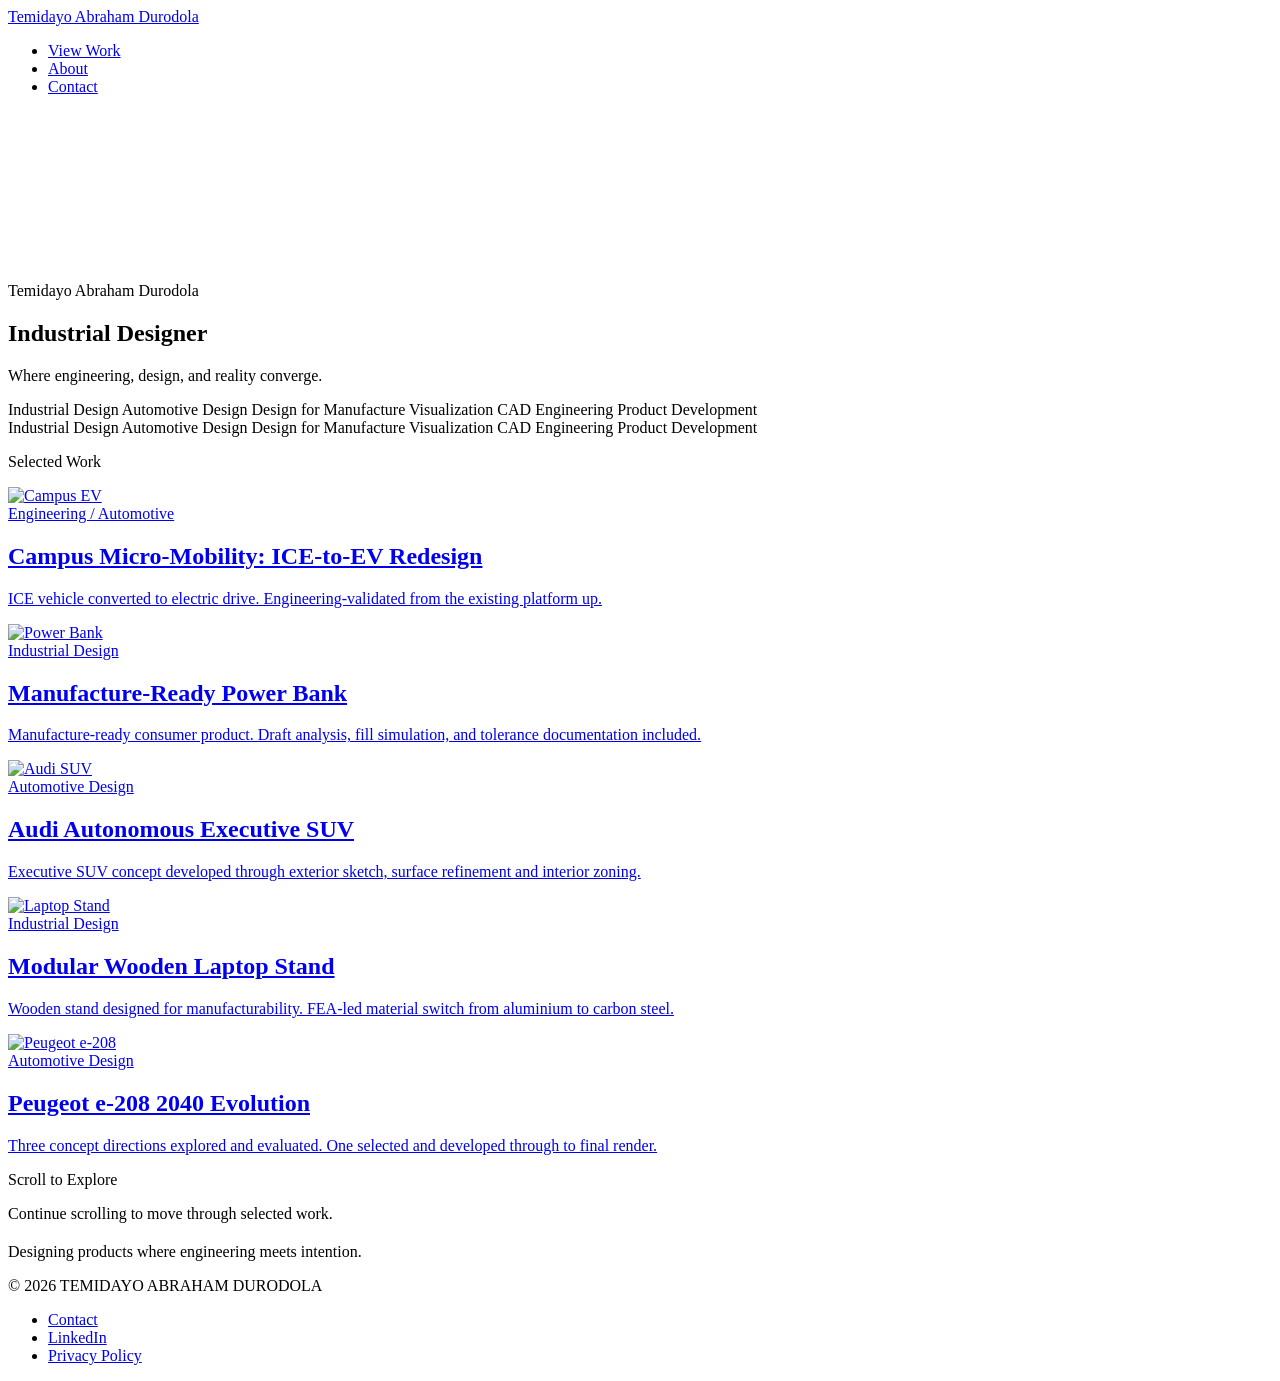
==== index.html @ e12019ab "Add files via upload industrial design website code" ====
<!DOCTYPE html>
<html lang="en">

<head>

<meta charset="UTF-8">

<meta name="viewport" content="width=device-width, initial-scale=1.0">

<title>Temidayo Abraham Durodola | Industrial Designer & Automotive Engineer</title>

<meta
name="description"
content="Industrial designer and automotive engineer working Where engineering, design, and reality converge."
>

<link rel="preconnect" href="https://fonts.googleapis.com">

<link rel="preconnect" href="https://fonts.gstatic.com" crossorigin>

<link href="https://fonts.googleapis.com/css2?family=Space+Grotesk:wght@500;600;700&family=Inter:wght@300;400;500&family=Space+Mono:wght@400&display=swap" rel="stylesheet">

<link rel="stylesheet" href="assets/css/main.css">

</head>

<body>

<!-- ==========================================================
NAVIGATION
=========================================================== -->

<nav class="nav">

<div class="nav__inner">

<a
href="index.html"
class="nav__brand"
aria-label="Home"
>

Temidayo Abraham Durodola

</a>

<ul class="nav__links">

<li>

<a
href="#projects"
class="nav__link"
>

View Work

</a>

</li>

<li>

<a
href="about.html"
class="nav__link"
>

About

</a>

</li>

<li>

<a
href="about.html#contact"
class="nav__link"
>

Contact

</a>

</li>

</ul>

</div>

</nav>

<!-- ==========================================================
HERO
=========================================================== -->

<section class="hero">

    <video
        class="hero__video"
        autoplay
        muted
        loop
        playsinline
        preload="auto"
        poster="assets/images/hero-poster.jpg">

        <source
            src="assets/video/blender-showreel.webm"
            type="video/webm">

        <source
            src="assets/video/blender-showreel.mp4"
            type="video/mp4">

    </video>

    <div class="hero__overlay"></div>

<div class="hero__inner">

    <div class="hero__content">

        <p class="hero__eyebrow">

            Temidayo Abraham Durodola

        </p>

        <h1 class="hero__headline">

            Industrial

            <span>Designer</span>

        </h1>

        <p class="hero__sub">

            Where engineering, design, and reality converge.

        </p>

    </div>

</div>

</section>

<!-- ==========================================================
MARQUEE
=========================================================== -->

<section class="marquee">

    <div class="marquee__fade marquee__fade--left"></div>

    <div class="marquee__fade marquee__fade--right"></div>

    <div class="marquee__track">

        <div class="marquee__group">

            <span class="marquee__item">Industrial Design</span>
            <span class="marquee__dot"></span>

            <span class="marquee__item">Automotive Design</span>
            <span class="marquee__dot"></span>

            <span class="marquee__item">Design for Manufacture</span>
            <span class="marquee__dot"></span>

            <span class="marquee__item">Visualization</span>
            <span class="marquee__dot"></span>

            <span class="marquee__item">CAD</span>
            <span class="marquee__dot"></span>

            <span class="marquee__item">Engineering</span>
            <span class="marquee__dot"></span>

            <span class="marquee__item">Product Development</span>
            <span class="marquee__dot"></span>

        </div>

        <div class="marquee__group" aria-hidden="true">

            <span class="marquee__item">Industrial Design</span>
            <span class="marquee__dot"></span>

            <span class="marquee__item">Automotive Design</span>
            <span class="marquee__dot"></span>

            <span class="marquee__item">Design for Manufacture</span>
            <span class="marquee__dot"></span>

            <span class="marquee__item">Visualization</span>
            <span class="marquee__dot"></span>

            <span class="marquee__item">CAD</span>
            <span class="marquee__dot"></span>

            <span class="marquee__item">Engineering</span>
            <span class="marquee__dot"></span>

            <span class="marquee__item">Product Development</span>
            <span class="marquee__dot"></span>

        </div>

    </div>

</section>

<!-- ==========================================================
PROJECTS
=========================================================== -->

<section class="projects" id="projects">

    <div class="container">

        <p class="projects__eyebrow">
            Selected Work
        </p>

       <div class="stack">

    <!-- ==========================================================
    1. CAMPUS EV
    =========================================================== -->

    <article class="stack__card stack__card--active">

        <a href="projects/campus-ev.html">

            <img
                src="assets/images/campus-ev/hero.jpg"
                alt="Campus EV"
                loading="lazy">

            <div class="stack__content">

                <span class="stack__category">
                    Engineering / Automotive
                </span>

                <h2>
                    Campus Micro-Mobility: ICE-to-EV Redesign
                </h2>

                <p>
                    ICE vehicle converted to electric drive. Engineering-validated from the existing platform up.
                </p>

            </div>

        </a>

    </article>

    <!-- ==========================================================
    2. POWERBANK
    =========================================================== -->

    <article class="stack__card">

        <a href="projects/powerbank.html">

            <img
                src="assets/images/powerbank/hero.jpg"
                alt="Power Bank"
                loading="lazy">

            <div class="stack__content">

                <span class="stack__category">
                    Industrial Design
                </span>

                <h2>
                    Manufacture-Ready Power Bank
                </h2>

                <p>
                    Manufacture-ready consumer product. Draft analysis, fill simulation, and tolerance documentation included.
                </p>

            </div>

        </a>

    </article>

    <!-- ==========================================================
    3. AUDI SUV
    =========================================================== -->

    <article class="stack__card">

        <a href="projects/audi-suv.html">

            <img
                src="assets/images/audi-suv/hero.jpg"
                alt="Audi SUV"
                loading="lazy">

            <div class="stack__content">

                <span class="stack__category">
                    Automotive Design
                </span>

                <h2>
                    Audi Autonomous Executive SUV
                </h2>

                <p>
                    Executive SUV concept developed through exterior sketch, surface refinement and interior zoning.
                </p>

            </div>

        </a>

    </article>

    <!-- ==========================================================
    4. LAPTOP STAND
    =========================================================== -->

    <article class="stack__card">

        <a href="projects/laptop-stand.html">

            <img
                src="assets/images/laptop-stand/hero.jpg"
                alt="Laptop Stand"
                loading="lazy">

            <div class="stack__content">

                <span class="stack__category">
                    Industrial Design
                </span>

                <h2>
                    Modular Wooden Laptop Stand
                </h2>

                <p>
                    Wooden stand designed for manufacturability. FEA-led material switch from aluminium to carbon steel.
                </p>

            </div>

        </a>

    </article>

    <!-- ==========================================================
    5. PEUGEOT
    =========================================================== -->

    <article class="stack__card">

        <a href="projects/peugeot-e208.html">

            <img
                src="assets/images/peugeot-e208/hero.jpg"
                alt="Peugeot e-208"
                loading="lazy">

            <div class="stack__content">

                <span class="stack__category">
                    Automotive Design
                </span>

                <h2>
                    Peugeot e-208 2040 Evolution
                </h2>

                <p>
                    Three concept directions explored and evaluated. One selected and developed through to final render.
                </p>

            </div>

        </a>

    </article>

</div>

        <div class="stack-preview" aria-live="polite">

            <div class="stack-preview__idle">
                <span class="stack-preview__idle-label">Scroll to Explore</span>
                <p class="stack-preview__idle-copy">Continue scrolling to move through selected work.</p>
            </div>

            <div class="stack-preview__details">
                <span class="stack-preview__category"></span>
                <h2 class="stack-preview__title"></h2>
                <p class="stack-preview__copy"></p>
            </div>

        </div>

    </div>

</section>

<!-- ==========================================================
FOOTER
=========================================================== -->

<footer
id="contact"
class="footer">

<div class="footer__inner">

<p class="footer__tagline">

Designing products where engineering meets intention.

</p>

<div class="footer__bottom">

<p class="footer__copyright">

© 2026 TEMIDAYO ABRAHAM DURODOLA

</p>

<ul class="footer__nav">

<li>

<a
href="mailto:hello@yourdomain.com"
class="footer__link">

Contact

</a>

</li>

<li>

<a
href="https://www.linkedin.com/"
target="_blank"
rel="noopener"
class="footer__link">

LinkedIn

</a>

</li>

<li>

<a
href="privacy.html"
class="footer__link">

Privacy Policy

</a>

</li>

</ul>

</div>

</div>

</footer>

<script src="assets/js/main.js"></script>

</body>

</html>
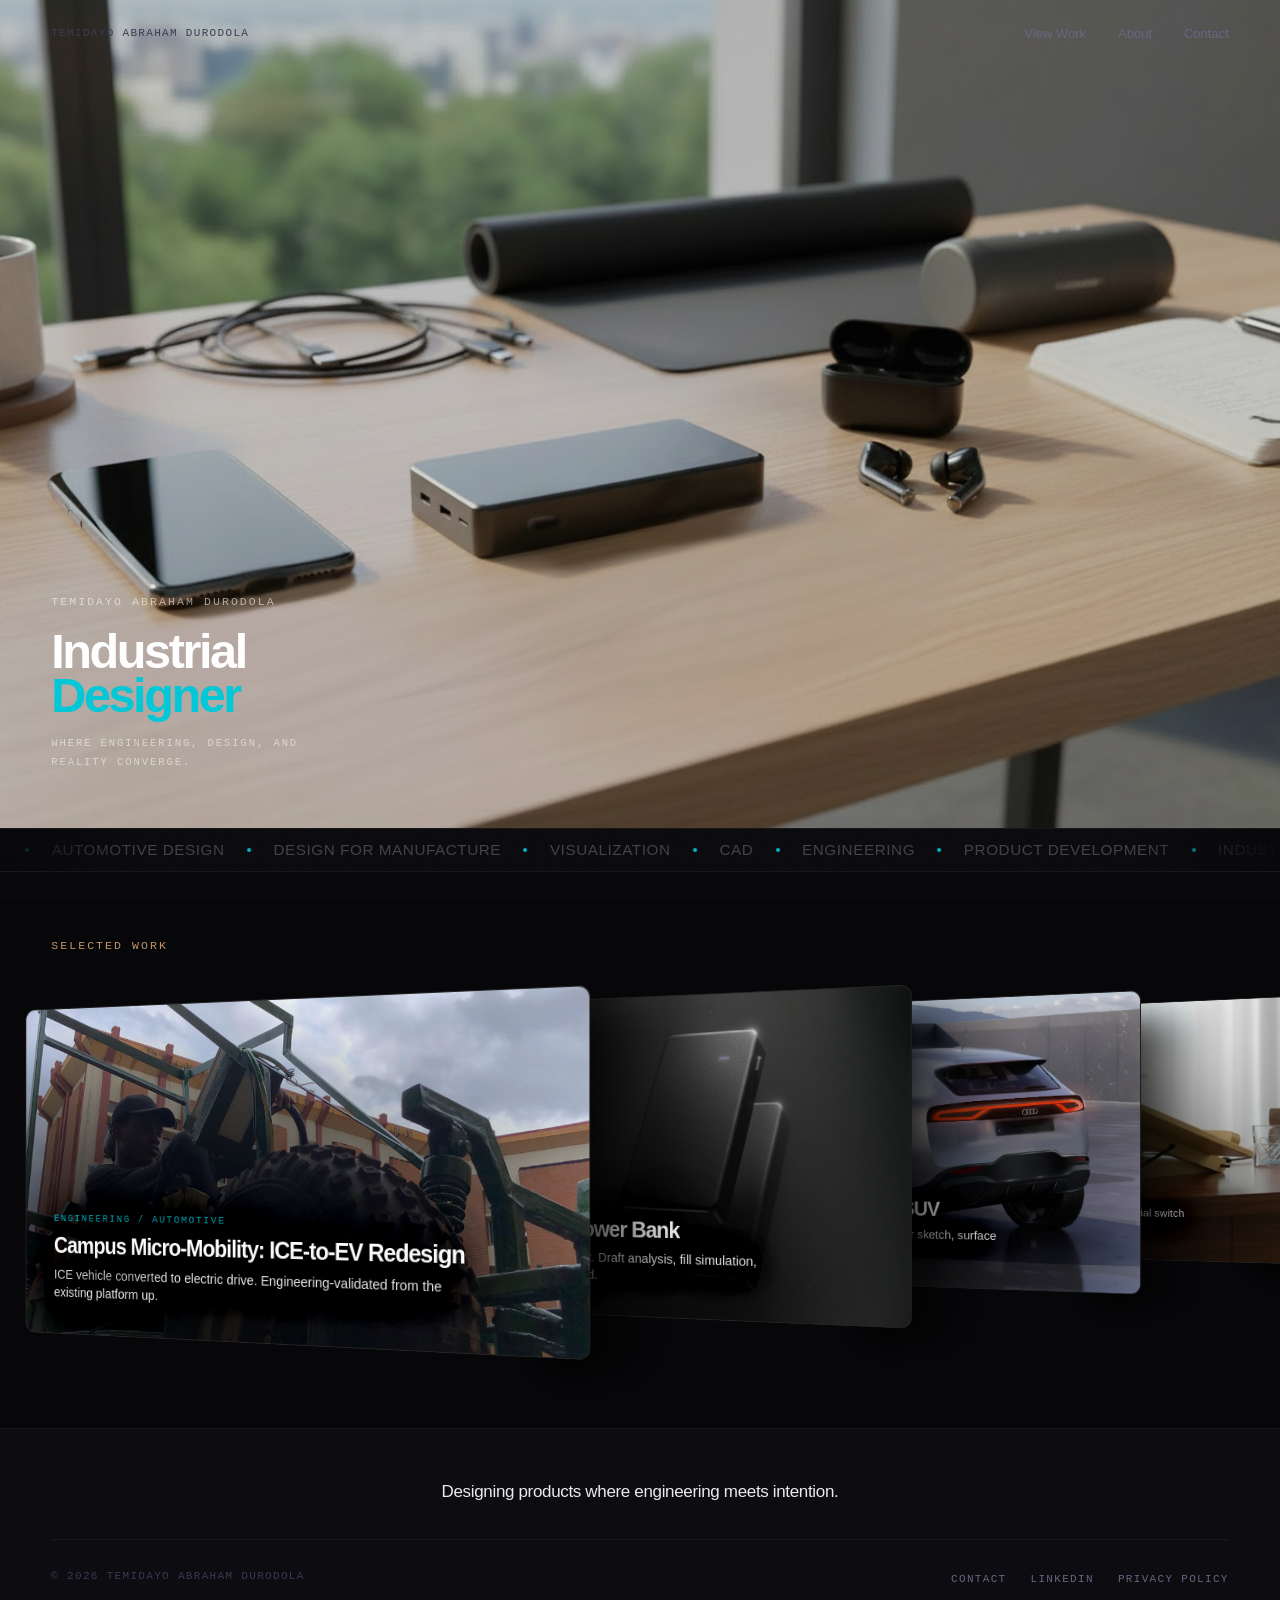
==== commit 0b7d7066: "Add files via upload" ====
--- a/index.html
+++ b/index.html
@@ -99,16 +99,11 @@
 
     <video
         class="hero__video"
-        autoplay
         muted
         loop
         playsinline
-        preload="auto"
+        preload="none"
         poster="assets/images/hero-poster.jpg">
-
-        <source
-            src="assets/video/blender-showreel.webm"
-            type="video/webm">
 
         <source
             src="assets/video/blender-showreel.mp4"
@@ -236,10 +231,17 @@
 
         <a href="projects/campus-ev.html">
 
-            <img
-                src="assets/images/campus-ev/hero.jpg"
-                alt="Campus EV"
-                loading="lazy">
+            <picture>
+                <source
+                    media="(max-width: 900px)"
+                    srcset="assets/images/campus-ev/hero-mobile.webp">
+
+                <img
+                    src="assets/images/campus-ev/hero-card.webp"
+                    alt="Campus EV"
+                    loading="lazy"
+                    decoding="async">
+            </picture>
 
             <div class="stack__content">
 
@@ -269,10 +271,17 @@
 
         <a href="projects/powerbank.html">
 
-            <img
-                src="assets/images/powerbank/hero.jpg"
-                alt="Power Bank"
-                loading="lazy">
+            <picture>
+                <source
+                    media="(max-width: 900px)"
+                    srcset="assets/images/powerbank/hero-mobile.webp">
+
+                <img
+                    src="assets/images/powerbank/hero.jpg"
+                    alt="Power Bank"
+                    loading="lazy"
+                    decoding="async">
+            </picture>
 
             <div class="stack__content">
 
@@ -302,10 +311,17 @@
 
         <a href="projects/audi-suv.html">
 
-            <img
-                src="assets/images/audi-suv/hero.jpg"
-                alt="Audi SUV"
-                loading="lazy">
+            <picture>
+                <source
+                    media="(max-width: 900px)"
+                    srcset="assets/images/audi-suv/hero-mobile.webp">
+
+                <img
+                    src="assets/images/audi-suv/hero.jpg"
+                    alt="Audi SUV"
+                    loading="lazy"
+                    decoding="async">
+            </picture>
 
             <div class="stack__content">
 
@@ -335,10 +351,17 @@
 
         <a href="projects/laptop-stand.html">
 
-            <img
-                src="assets/images/laptop-stand/hero.jpg"
-                alt="Laptop Stand"
-                loading="lazy">
+            <picture>
+                <source
+                    media="(max-width: 900px)"
+                    srcset="assets/images/laptop-stand/hero-mobile.webp">
+
+                <img
+                    src="assets/images/laptop-stand/hero.jpg"
+                    alt="Laptop Stand"
+                    loading="lazy"
+                    decoding="async">
+            </picture>
 
             <div class="stack__content">
 
@@ -368,10 +391,17 @@
 
         <a href="projects/peugeot-e208.html">
 
-            <img
-                src="assets/images/peugeot-e208/hero.jpg"
-                alt="Peugeot e-208"
-                loading="lazy">
+            <picture>
+                <source
+                    media="(max-width: 900px)"
+                    srcset="assets/images/peugeot-e208/hero-mobile.webp">
+
+                <img
+                    src="assets/images/peugeot-e208/hero.jpg"
+                    alt="Peugeot e-208"
+                    loading="lazy"
+                    decoding="async">
+            </picture>
 
             <div class="stack__content">
 
--- a/assets/css/main.css
+++ b/assets/css/main.css
@@ -0,0 +1,4152 @@
+/* ==========================================================================
+   TEMIDAYO ABRAHAM DESIGN PORTFOLIO
+   Main Stylesheet
+   ========================================================================= */
+
+/* ==========================================================================
+   GOOGLE FONT VARIABLES
+   ========================================================================== */
+
+:root{
+
+/* Base */
+--bg:#07070A;
+--surface:#0C0C11;
+--card:#0F0F15;
+--card-hover:#141420;
+
+/* Borders */
+--border:rgba(255,255,255,.05);
+--border-mid:rgba(255,255,255,.08);
+--border-accent:rgba(0,200,216,.18);
+
+/* Text */
+--text-primary:#EBEBED;
+--text-secondary:#666680;
+--text-tertiary:#3A3A50;
+
+/* Accent */
+--accent:#00C8D8;
+--accent-glow:rgba(0,200,216,.12);
+--accent-dim:rgba(0,200,216,.07);
+
+/* Bronze */
+--warm:#C09468;
+--warm-dim:rgba(192,148,104,.10);
+
+/* Fonts */
+
+--font-display:'Space Grotesk',sans-serif;
+--font-body:'Inter',sans-serif;
+--font-mono:'Space Mono',monospace;
+
+/* Type */
+
+--text-2xs:.625rem;
+--text-xs:.6875rem;
+--text-sm:.8125rem;
+--text-base:.9375rem;
+--text-lg:1.0625rem;
+--text-xl:1.25rem;
+--text-2xl:1.625rem;
+--text-3xl:2.25rem;
+--text-4xl:3.25rem;
+--text-5xl:4.75rem;
+--text-6xl:6.5rem;
+
+/* Spacing */
+
+--sp-1:.25rem;
+--sp-2:.5rem;
+--sp-3:.75rem;
+--sp-4:1rem;
+--sp-5:1.25rem;
+--sp-6:1.5rem;
+--sp-8:2rem;
+--sp-10:2.5rem;
+--sp-12:3rem;
+--sp-16:4rem;
+--sp-20:5rem;
+--sp-24:6rem;
+--sp-32:8rem;
+--sp-40:10rem;
+
+/* Radius */
+
+--radius-sm:2px;
+--radius-md:4px;
+--radius-lg:6px;
+
+/* Motion */
+
+--ease-expo:cubic-bezier(.16,1,.3,1);
+--ease-smooth:cubic-bezier(.4,0,.2,1);
+
+--dur-fast:180ms;
+--dur-base:350ms;
+--dur-slow:600ms;
+--dur-hero:900ms;
+
+--shadow-card-hover:
+0 20px 48px rgba(0,0,0,.4),
+0 0 0 1px rgba(0,200,216,.10);
+
+--shadow-btn:
+0 8px 24px rgba(0,200,216,.22);
+
+--nav-h:68px;
+
+}
+
+@keyframes bronzePulse{
+
+0%,100%{
+
+box-shadow:
+
+0 0 0 1px rgba(192,148,104,.55),
+0 0 18px rgba(192,148,104,.10),
+0 0 42px rgba(192,148,104,.06),
+0 24px 70px rgba(0,0,0,.42);
+
+}
+
+50%{
+
+box-shadow:
+
+0 0 0 1px rgba(192,148,104,.75),
+0 0 28px rgba(192,148,104,.18),
+0 0 56px rgba(192,148,104,.12),
+0 24px 70px rgba(0,0,0,.42);
+
+}
+
+}
+
+/* ==========================================================================
+RESET
+========================================================================== */
+
+*,
+*::before,
+*::after{
+margin:0;
+padding:0;
+box-sizing:border-box;
+}
+
+html{
+
+scroll-behavior:smooth;
+
+}
+
+body{
+
+background:var(--bg);
+
+color:var(--text-primary);
+
+font-family:var(--font-body);
+
+font-size:var(--text-base);
+
+line-height:1.75;
+
+-webkit-font-smoothing:antialiased;
+
+text-rendering:optimizeLegibility;
+
+overflow-x:hidden;
+
+position:relative;
+
+}
+
+/* ==========================================================================
+BACKGROUND EFFECTS
+========================================================================== */
+
+body::before{
+
+content:"";
+
+position:fixed;
+
+inset:0;
+
+pointer-events:none;
+
+z-index:1000;
+
+opacity:.028;
+
+background-image:url("data:image/svg+xml,%3Csvg xmlns='http://www.w3.org/2000/svg' width='250' height='250'%3E%3Cfilter id='n'%3E%3CfeTurbulence type='fractalNoise' baseFrequency='0.85' numOctaves='4' stitchTiles='stitch'/%3E%3C/filter%3E%3Crect width='250' height='250' filter='url(%23n)'/%3E%3C/svg%3E");
+
+}
+
+body::after{
+
+content:"";
+
+position:fixed;
+
+top:-20vh;
+
+left:50%;
+
+transform:translateX(-50%);
+
+width:70vw;
+
+height:60vh;
+
+pointer-events:none;
+
+z-index:-1;
+
+background:
+
+radial-gradient(
+
+ellipse at center,
+
+rgba(0,200,216,.04) 0%,
+
+transparent 70%
+
+);
+
+}
+
+/* ==========================================================================
+TYPOGRAPHY
+========================================================================== */
+
+h1,h2,h3,h4,h5{
+
+font-family:var(--font-display);
+
+font-weight:600;
+
+letter-spacing:-.03em;
+
+line-height:1.05;
+
+}
+
+p{
+
+max-width:680px;
+
+color:var(--text-secondary);
+
+}
+
+a{
+
+color:inherit;
+
+text-decoration:none;
+
+}
+
+img{
+
+display:block;
+
+max-width:100%;
+
+height:auto;
+
+}
+
+button{
+
+font:inherit;
+
+}
+
+/* ==========================================================================
+LAYOUT
+========================================================================== */
+
+.container{
+
+width:min(1200px,92vw);
+
+margin-inline:auto;
+
+}
+
+section{
+
+padding:var(--sp-32) 0;
+
+}
+
+/* ==========================================================================
+BUTTONS
+========================================================================== */
+
+.btn{
+
+display:inline-flex;
+
+align-items:center;
+
+justify-content:center;
+
+gap:.5rem;
+
+padding:.95rem 1.5rem;
+
+border:1px solid var(--border);
+
+border-radius:var(--radius-sm);
+
+font-family:var(--font-body);
+
+font-size:var(--text-sm);
+
+transition:
+
+all var(--dur-base) var(--ease-expo);
+
+cursor:pointer;
+
+}
+
+.btn--primary{
+
+background:var(--accent);
+
+color:#071013;
+
+border-color:var(--accent);
+
+box-shadow:var(--shadow-btn);
+
+}
+
+.btn--primary:hover{
+
+transform:translateY(-2px);
+
+}
+
+.btn--ghost{
+
+background:transparent;
+
+color:var(--text-primary);
+
+}
+
+.btn--ghost:hover{
+
+border-color:var(--border-accent);
+
+}
+
+/* ==========================================================================
+GLOBAL REVEAL
+========================================================================== */
+
+[data-reveal]{
+
+opacity:1;
+
+transform:none;
+
+}
+
+[data-reveal].is-visible{
+
+opacity:1;
+
+transform:none;
+
+}
+
+/* ==========================================================================
+KEYFRAMES
+========================================================================== */
+
+@keyframes fadeUp{
+
+from{
+
+opacity:0;
+
+transform:translateY(28px);
+
+}
+
+to{
+
+opacity:1;
+
+transform:none;
+
+}
+
+}
+
+@keyframes fadeIn{
+
+from{
+
+opacity:0;
+
+}
+
+to{
+
+opacity:1;
+
+}
+
+}
+
+@keyframes blink{
+
+0%,100%{
+
+opacity:1;
+
+}
+
+50%{
+
+opacity:0;
+
+}
+
+}
+
+@keyframes scrollPulse{
+
+0%,100%{
+
+transform:scaleY(1);
+
+opacity:.4;
+
+}
+
+50%{
+
+transform:scaleY(1.15);
+
+opacity:.8;
+
+}
+
+}
+
+@keyframes marquee{
+
+from{
+
+transform:translateX(0);
+
+}
+
+to{
+
+transform:translateX(-50%);
+
+}
+
+}
+
+/* ==========================================================================
+ACCESSIBILITY
+========================================================================== */
+
+:focus-visible{
+
+outline:2px solid var(--accent);
+
+outline-offset:4px;
+
+}
+
+/* ==========================================================================
+REDUCED MOTION
+========================================================================== */
+
+@media(prefers-reduced-motion:reduce){
+
+*,
+*::before,
+*::after{
+
+animation-duration:.01ms !important;
+
+animation-iteration-count:1 !important;
+
+transition-duration:.01ms !important;
+
+scroll-behavior:auto !important;
+
+}
+
+}
+
+/* ==========================================================================
+   NAVIGATION
+   ========================================================================== */
+
+.nav{
+
+position:fixed;
+
+top:0;
+
+left:0;
+
+width:100%;
+
+height:var(--nav-h);
+
+z-index:100;
+
+display:flex;
+
+align-items:center;
+
+background:transparent;
+
+transition:
+background var(--dur-base),
+border-color var(--dur-base),
+backdrop-filter var(--dur-base);
+
+}
+
+.nav--scrolled{
+
+background:rgba(7,7,10,.82);
+
+backdrop-filter:blur(18px) saturate(1.4);
+
+-webkit-backdrop-filter:blur(18px) saturate(1.4);
+
+border-bottom:1px solid var(--border);
+
+}
+
+.nav__inner{
+
+width:min(1200px,92vw);
+
+height:100%;
+
+margin-inline:auto;
+
+display:flex;
+
+align-items:center;
+
+justify-content:space-between;
+
+}
+
+.nav__brand{
+
+font-family:var(--font-mono);
+
+font-size:var(--text-xs);
+
+letter-spacing:.12em;
+
+text-transform:uppercase;
+
+color:var(--text-tertiary);
+
+transition:color var(--dur-fast) var(--ease-smooth);
+
+}
+
+.nav__brand:hover{
+
+color:var(--text-primary);
+
+}
+
+.nav__links{
+
+display:flex;
+
+align-items:center;
+
+gap:var(--sp-8);
+
+list-style:none;
+
+}
+
+.nav__link{
+
+position:relative;
+
+display:inline-flex;
+
+align-items:center;
+
+height:var(--nav-h);
+
+font-family:var(--font-body);
+
+font-size:var(--text-sm);
+
+font-weight:400;
+
+color:var(--text-secondary);
+
+transition:color var(--dur-fast) var(--ease-smooth);
+
+}
+
+.nav__link:hover{
+
+color:var(--text-primary);
+
+}
+
+.nav__link::after{
+
+content:"";
+
+position:absolute;
+
+left:0;
+
+bottom:20px;
+
+width:100%;
+
+height:1px;
+
+background:var(--accent);
+
+transform:scaleX(0);
+
+transform-origin:left;
+
+transition:transform var(--dur-base) var(--ease-expo);
+
+}
+
+.nav__link:hover::after{
+
+transform:scaleX(1);
+
+}
+
+/* ==========================================================================
+   NAVIGATION RESPONSIVE
+   ========================================================================== */
+
+@media (max-width:768px){
+
+.nav{
+
+height:60px;
+
+}
+
+.nav__links{
+
+gap:var(--sp-5);
+
+}
+
+.nav__link{
+
+height:60px;
+
+font-size:var(--text-xs);
+
+}
+
+}
+
+/* ==========================================================================
+   HERO
+   ========================================================================== */
+
+.hero{
+
+position:relative;
+
+height:92svh;
+
+min-height:92svh;
+
+overflow:hidden;
+
+display:flex;
+
+align-items:flex-end;
+
+isolation:isolate;
+
+background:#07070A;
+
+}
+
+/* ==========================================================
+VIDEO
+========================================================== */
+
+.hero__video{
+
+position:absolute;
+
+inset:0;
+
+width:100%;
+
+height:100%;
+
+object-fit:cover;
+
+object-position:center;
+
+z-index:-3;
+
+filter:
+
+brightness(.92)
+
+contrast(1)
+
+saturate(1);
+
+}
+
+/* ==========================================================
+OVERLAY
+========================================================== */
+
+.hero__overlay{
+
+    display:none;
+
+}
+
+/* ==========================================================
+CONTENT
+========================================================== */
+
+.hero__inner{
+
+position:absolute;
+
+left:50%;
+
+bottom:3.5rem;
+
+transform:translateX(-50%);
+
+z-index:2;
+
+width:min(1200px,92vw);
+
+display:flex;
+
+justify-content:flex-start;
+
+align-items:flex-end;
+
+}
+
+.hero__eyebrow{
+
+display:block;
+
+margin:0 0 1rem;
+
+font-family:var(--font-mono);
+
+font-size:.72rem;
+
+letter-spacing:.18em;
+
+text-transform:uppercase;
+
+color:rgba(255,255,255,.58);
+
+opacity:0;
+
+animation:fadeUp .55s .15s forwards;
+
+}
+
+.hero__headline{
+
+margin:0;
+
+font-family:var(--font-display);
+
+font-size:clamp(2.4rem,3.8vw,4rem);
+
+font-weight:600;
+
+line-height:.92;
+
+letter-spacing:-.05em;
+
+color:#FFFFFF;
+
+opacity:0;
+
+animation:fadeUp .6s .22s forwards;
+
+}
+
+.hero__headline span{
+
+display:block;
+
+color:var(--accent);
+
+}
+
+.hero__sub{
+
+margin-top:1rem;
+
+max-width:300px;
+
+font-family:var(--font-mono);
+
+font-size:.66rem;
+
+letter-spacing:.18em;
+
+text-transform:uppercase;
+
+line-height:1.8;
+
+color:rgba(255,255,255,.54);
+
+opacity:0;
+
+animation:fadeUp .6s .32s forwards;
+
+}
+
+/* ==========================================================
+ANIMATION
+========================================================== */
+
+@keyframes heroReveal{
+
+from{
+
+opacity:0;
+
+transform:scale(1.03);
+
+}
+
+to{
+
+opacity:1;
+
+transform:scale(1);
+
+}
+
+}
+
+/* ==========================================================
+RESPONSIVE
+========================================================== */
+
+@media (max-width:900px){
+
+.hero{
+
+align-items:flex-end;
+
+}
+
+.hero__inner{
+
+padding-bottom:5rem;
+
+}
+
+.hero__content{
+
+max-width:100%;
+
+}
+
+.hero__headline{
+
+font-size:clamp(2.7rem,11vw,4.2rem);
+
+}
+
+.hero__sub{
+
+max-width:100%;
+
+font-size:.72rem;
+
+}
+
+}
+
+@media (max-width:640px){
+
+.hero{
+
+min-height:100svh;
+
+}
+
+.hero__inner{
+
+padding-bottom:3rem;
+
+}
+
+.hero__headline{
+
+font-size:clamp(2.5rem,12vw,3.5rem);
+
+line-height:.95;
+
+}
+
+.hero__eyebrow{
+
+font-size:.65rem;
+
+}
+
+.hero__sub{
+
+font-size:.68rem;
+
+line-height:1.7;
+
+}
+
+}
+
+/* ==========================================================================
+   MARQUEE
+   ========================================================================== */
+
+.marquee{
+
+position:relative;
+
+display:flex;
+
+align-items:center;
+
+height:44px;
+
+overflow:hidden;
+
+padding:0;
+
+margin:0;
+
+background:#0A0A0E;
+
+border-top:1px solid var(--border);
+
+border-bottom:1px solid var(--border);
+
+isolation:isolate;
+
+}
+
+.marquee__fade{
+
+position:absolute;
+
+top:0;
+
+width:140px;
+
+height:100%;
+
+z-index:3;
+
+pointer-events:none;
+
+}
+
+.marquee__fade--left{
+
+left:0;
+
+background:linear-gradient(
+
+90deg,
+
+#07070A 0%,
+
+rgba(7,7,10,0) 100%
+
+);
+
+}
+
+.marquee__fade--right{
+
+right:0;
+
+background:linear-gradient(
+
+270deg,
+
+#07070A 0%,
+
+rgba(7,7,10,0) 100%
+
+);
+
+}
+
+.marquee__track{
+
+display:flex;
+
+width:max-content;
+
+animation:marquee 24s linear infinite;
+
+will-change:transform;
+
+}
+
+.marquee__group{
+
+display:flex;
+
+align-items:center;
+
+flex-shrink:0;
+
+}
+
+.marquee__item{
+
+padding:0 1.4rem;
+
+font-family:var(--font-display);
+
+font-size:.95rem;
+
+font-weight:500;
+
+letter-spacing:.04em;
+
+text-transform:uppercase;
+
+white-space:nowrap;
+
+color:rgba(255,255,255,.24);
+
+transition:
+
+color .35s ease,
+
+transform .35s ease;
+
+}
+
+.marquee__dot{
+
+width:4px;
+
+height:4px;
+
+border-radius:50%;
+
+background:var(--accent);
+
+opacity:.9;
+
+flex-shrink:0;
+
+}
+
+.marquee:hover .marquee__item{
+
+color:rgba(255,255,255,.34);
+
+}
+
+.marquee__item:hover{
+
+color:#FFF;
+
+transform:translateY(-1px);
+
+}
+
+@keyframes marquee{
+
+from{
+
+transform:translateX(0);
+
+}
+
+to{
+
+transform:translateX(-50%);
+
+}
+
+}
+
+/* ==========================================================================
+   RESPONSIVE
+   ========================================================================== */
+
+@media (max-width:768px){
+
+.marquee{
+
+height:48px;
+
+}
+
+.marquee__fade{
+
+width:56px;
+
+}
+
+.marquee__item{
+
+padding:0 1.6rem;
+
+font-size:.92rem;
+
+}
+
+.marquee__dot{
+
+width:5px;
+
+height:5px;
+
+}
+
+}
+
+/* ==========================================================================
+   PROJECTS — IMMERSIVE STACK
+   ========================================================================== */
+
+.projects{
+
+padding:4rem 0 5rem;
+
+overflow:hidden;
+
+}
+
+.projects__eyebrow{
+
+margin:0 0 2rem;
+
+font-family:var(--font-mono);
+
+font-size:.72rem;
+
+letter-spacing:.18em;
+
+text-transform:uppercase;
+
+color:var(--warm);
+
+}
+
+.stack{
+
+position:relative;
+
+width:min(1600px,96vw);
+
+height:360px;
+
+left:50%;
+
+transform:translateX(-50%);
+
+perspective:1250px;
+
+perspective-origin:34% 48%;
+
+transform-style:preserve-3d;
+
+isolation:isolate;
+
+}
+
+/* ==========================================================
+CARD
+========================================================== */
+
+.stack__card{
+
+position:absolute;
+
+width:650px;
+
+aspect-ratio:16/9;
+
+overflow:visible;
+
+border-radius:12px;
+
+background:#111;
+
+cursor:pointer;
+
+transform-style:preserve-3d;
+
+backface-visibility:hidden;
+
+transition:
+transform .6s var(--ease-expo);
+
+}
+
+/* ==========================================================
+RIGID CARD FACE
+========================================================== */
+
+.stack__card > a{
+
+position:absolute;
+
+inset:0;
+
+display:block;
+
+overflow:hidden;
+
+border-radius:inherit;
+
+background:#111;
+
+border:1px solid rgba(255,255,255,.08);
+
+backface-visibility:hidden;
+
+transition:
+border-color .35s ease,
+box-shadow .35s ease,
+filter .35s ease;
+
+}
+
+/* ==========================================================
+PROJECT RAIL GLOW LAYER
+========================================================== */
+
+.stack__card > a::after{
+
+content:"";
+
+position:absolute;
+
+inset:0;
+
+z-index:4;
+
+border-radius:inherit;
+
+pointer-events:none;
+
+opacity:0;
+
+transition:opacity .35s ease;
+
+background:
+
+linear-gradient(
+
+180deg,
+
+rgba(255,255,255,.12) 0%,
+
+transparent 20%,
+
+transparent 80%,
+
+rgba(192,148,104,.14) 100%
+
+);
+
+}
+
+/* ==========================================================
+DIRECTIONAL INTER-CARD SHADOW
+========================================================== */
+
+.stack__card::after{
+
+content:"";
+
+position:absolute;
+
+top:2%;
+
+right:-92px;
+
+width:150px;
+
+height:98%;
+
+z-index:-1;
+
+pointer-events:none;
+
+background:linear-gradient(
+
+90deg,
+
+rgba(0,0,0,1) 0%,
+
+rgba(0,0,0,.94) 14%,
+
+rgba(0,0,0,.78) 32%,
+
+rgba(0,0,0,.52) 52%,
+
+rgba(0,0,0,.25) 74%,
+
+rgba(0,0,0,.08) 88%,
+
+transparent 100%
+
+);
+
+filter:blur(20px);
+
+transform:
+translateZ(-18px)
+translateY(20px);
+
+opacity:1;
+
+}
+
+.stack__card:nth-child(5)::after{
+
+display:none;
+
+}
+
+/* ==========================================================
+IMAGE
+========================================================== */
+
+.stack__card img{
+
+position:absolute;
+
+inset:0;
+
+width:100%;
+
+height:100%;
+
+display:block;
+
+object-fit:cover;
+
+backface-visibility:hidden;
+
+transition:
+filter .35s ease;
+
+}
+
+/* ==========================================================
+CONTENT
+========================================================== */
+
+.stack__content{
+
+position:absolute;
+
+left:2.3rem;
+
+right:2.3rem;
+
+bottom:2.15rem;
+
+z-index:5;
+
+max-width:600px;
+
+display:flex;
+
+flex-direction:column;
+
+align-items:flex-start;
+
+}
+
+.stack__category{
+
+display:block;
+
+margin:0 0 .55rem;
+
+font-family:var(--font-mono);
+
+font-size:.72rem;
+
+font-weight:400;
+
+letter-spacing:.18em;
+
+text-transform:uppercase;
+
+color:var(--accent);
+
+text-shadow:
+0 0 18px rgba(0,0,0,1),
+0 0 42px rgba(0,0,0,.98),
+0 0 72px rgba(0,0,0,.92);
+
+}
+
+.stack__content h2{
+
+margin:0;
+
+max-width:590px;
+
+font-family:var(--font-display);
+
+font-size:1.58rem;
+
+font-weight:600;
+
+line-height:.94;
+
+letter-spacing:-.045em;
+
+color:#fff;
+
+text-wrap:balance;
+
+text-shadow:
+0 0 22px rgba(0,0,0,.99),
+0 0 44px rgba(0,0,0,.95),
+0 0 78px rgba(0,0,0,.88),
+0 14px 42px rgba(0,0,0,.72);
+
+}
+
+.stack__content p{
+
+margin:.72rem 0 0;
+
+max-width:470px;
+
+font-size:.93rem;
+
+line-height:1.34;
+
+font-weight:400;
+
+color:rgba(255,255,255,.90);
+
+text-shadow:
+0 0 20px rgba(0,0,0,.99),
+0 0 42px rgba(0,0,0,.94),
+0 0 72px rgba(0,0,0,.86),
+0 10px 36px rgba(0,0,0,.70);
+
+}
+
+/* ==========================================================
+TEXT HALO
+========================================================== */
+
+.stack__content::before{
+
+content:"";
+
+position:absolute;
+
+left:-100px;
+
+bottom:-90px;
+
+width:700px;
+
+height:340px;
+
+pointer-events:none;
+
+z-index:-1;
+
+background:radial-gradient(
+
+ellipse at bottom left,
+
+rgba(0,0,0,.96) 0%,
+
+rgba(0,0,0,.82) 28%,
+
+rgba(0,0,0,.56) 55%,
+
+rgba(0,0,0,.24) 78%,
+
+transparent 100%
+
+);
+
+filter:blur(52px);
+
+}
+
+/* ==========================================================
+PREMIUM PROJECT RAIL GLOW
+========================================================== */
+
+.stack__card:hover > a{
+
+border-color:var(--warm);
+
+box-shadow:
+
+0 0 0 1px rgba(192,148,104,.85),
+
+0 0 12px rgba(192,148,104,.16),
+
+0 0 34px rgba(192,148,104,.10),
+
+0 26px 70px rgba(0,0,0,.45);
+
+filter:
+
+drop-shadow(0 0 8px rgba(192,148,104,.18))
+
+drop-shadow(0 0 22px rgba(192,148,104,.10));
+
+}
+
+.stack__card:hover > a::after{
+
+opacity:1;
+
+}
+
+.stack__card:hover img{
+
+filter:
+brightness(1.04)
+saturate(1.03);
+
+}
+
+/* ==========================================================
+STATIC PERSPECTIVE STACK
+========================================================== */
+
+.stack__card:nth-child(1){
+
+z-index:5;
+
+transform-origin:left center;
+
+transform:
+translate3d(0,0,0)
+rotateY(-18deg)
+scale(.88);
+
+}
+
+.stack__card:nth-child(2){
+
+z-index:4;
+
+transform-origin:left center;
+
+transform:
+translate3d(345px,-14px,-75px)
+rotateY(-20deg)
+scale(.82,.86);
+
+}
+
+.stack__card:nth-child(3){
+
+z-index:3;
+
+transform-origin:left center;
+
+transform:
+translate3d(645px,-28px,-150px)
+rotateY(-22deg)
+scale(.75,.81);
+
+}
+
+.stack__card:nth-child(4){
+
+z-index:2;
+
+transform-origin:left center;
+
+transform:
+translate3d(900px,-42px,-225px)
+rotateY(-24deg)
+scale(.68,.76);
+
+}
+
+.stack__card:nth-child(5){
+
+z-index:1;
+
+transform-origin:left center;
+
+transform:
+translate3d(1115px,-56px,-300px)
+rotateY(-26deg)
+scale(.61,.71);
+
+}
+
+/* ==========================================================
+ACTIVE CARD
+========================================================== */
+
+.stack__card--active > a{
+
+border-color:rgba(0,200,216,.16);
+
+}
+
+.stack-preview{
+display:none;
+}
+
+/* ==========================================================
+RESPONSIVE
+========================================================== */
+
+@media (max-width:900px){
+
+.projects{
+position:relative;
+height:600svh;
+padding:0;
+overflow:visible;
+}
+
+.projects > .container{
+position:sticky;
+top:64px;
+height:calc(100svh - 64px);
+width:100%;
+display:grid;
+grid-template-rows:auto minmax(0,1fr) auto;
+row-gap:.45rem;
+padding:.55rem 0 .65rem;
+overflow:hidden;
+}
+
+.projects__eyebrow{
+width:calc(100% - 2rem);
+margin:0 auto;
+font-size:.68rem;
+align-self:start;
+}
+
+.stack{
+position:relative;
+left:auto;
+right:auto;
+transform:none;
+width:100%;
+height:100%;
+min-height:0;
+margin:0;
+padding:0;
+perspective:1100px;
+perspective-origin:50% 18%;
+transform-style:preserve-3d;
+overflow:visible;
+}
+
+.stack__card{
+top:0;
+left:0;
+right:0;
+margin-inline:auto;
+width:80vw;
+max-width:440px;
+aspect-ratio:16/9;
+transform-origin:center center;
+transition:transform .72s var(--ease-expo);
+}
+
+.stack__card > a{
+border-radius:10px;
+}
+
+.stack__content{
+left:.8rem;
+right:.8rem;
+bottom:.68rem;
+max-width:none;
+}
+
+.stack__category,
+.stack__content p{
+display:none;
+}
+
+.stack__content h2{
+max-width:84%;
+font-size:clamp(.58rem,2.5vw,.82rem);
+line-height:1;
+letter-spacing:-.035em;
+}
+
+.stack__content::before{
+display:none;
+}
+
+.stack__card::after{
+top:auto;
+left:5%;
+right:5%;
+bottom:-30px;
+width:90%;
+height:52px;
+background:linear-gradient(
+180deg,
+rgba(0,0,0,.72) 0%,
+rgba(0,0,0,.36) 42%,
+rgba(0,0,0,.10) 72%,
+transparent 100%
+);
+filter:blur(16px);
+transform:translateZ(-20px);
+}
+
+.stack__card:nth-child(5)::after{
+display:none;
+}
+
+/* REST DECK — centred, front card fully visible, receding downwards.
+   transform-origin is re-declared at this specificity because the
+   approved desktop rule .stack__card:nth-child(n){transform-origin:left center}
+   lives outside this media query at the SAME specificity and would
+   otherwise win by source order, dragging the scale pivot to the left
+   edge and visually shifting the whole deck off-centre.
+   Cards face the viewport flat (no rotateX) — depth now reads purely
+   from the vertical peek offset, z-index order and a gentle scale
+   taper, mirroring the same tapering ratios (1, .62, .40, .26) used by
+   the active-state JS so rest and scroll-driven states feel continuous.
+   The offsets are sized against a modest reference stage height so the
+   deck stays clear of the preview even on shorter devices, since this
+   static rest state has no runtime measurement to adapt with. */
+.stack__card:nth-child(1){
+z-index:5;
+transform-origin:center center;
+transform:translate3d(0,154px,0) scale(.94);
+}
+
+.stack__card:nth-child(2){
+z-index:4;
+transform-origin:center center;
+transform:translate3d(0,191px,0) scale(.89);
+}
+
+.stack__card:nth-child(3){
+z-index:3;
+transform-origin:center center;
+transform:translate3d(0,214px,0) scale(.84);
+}
+
+.stack__card:nth-child(4){
+z-index:2;
+transform-origin:center center;
+transform:translate3d(0,229px,0) scale(.79);
+}
+
+.stack__card:nth-child(5){
+z-index:1;
+transform-origin:center center;
+transform:translate3d(0,238px,0) scale(.74);
+}
+
+.stack__card:hover > a{
+border-color:rgba(255,255,255,.08);
+box-shadow:none;
+filter:none;
+}
+
+.stack__card:hover > a::after{
+opacity:0;
+}
+
+.stack__card:hover img{
+filter:none;
+}
+
+.stack__card--active > a{
+border-color:var(--warm);
+box-shadow:
+0 0 0 1px rgba(192,148,104,.85),
+0 0 14px rgba(192,148,104,.18),
+0 0 38px rgba(192,148,104,.12),
+0 24px 70px rgba(0,0,0,.48);
+filter:
+drop-shadow(0 0 8px rgba(192,148,104,.18))
+drop-shadow(0 0 22px rgba(192,148,104,.10));
+}
+
+.stack__card--active > a::after{
+opacity:1;
+}
+
+.stack__card--active img{
+filter:brightness(1.04) saturate(1.03);
+}
+
+/* FLAT MOBILE PROJECT PREVIEW */
+.stack-preview{
+display:block;
+width:calc(100% - 2rem);
+min-height:100px;
+margin:0 auto;
+padding:.8rem 0 .15rem;
+border-top:1px solid var(--border);
+transform:none;
+perspective:none;
+align-self:end;
+}
+
+/* IDLE STATE — rest, no project active yet */
+.stack-preview__details{
+display:none;
+}
+
+.stack-preview--active .stack-preview__idle{
+display:none;
+}
+
+.stack-preview--active .stack-preview__details{
+display:block;
+}
+
+.stack-preview__idle-label,
+.stack-preview__category{
+display:block;
+margin-bottom:.45rem;
+font-family:var(--font-mono);
+font-size:.54rem;
+letter-spacing:.15em;
+text-transform:uppercase;
+color:var(--warm);
+}
+
+.stack-preview__title{
+margin:0;
+font-family:var(--font-display);
+font-size:clamp(1rem,4.5vw,1.3rem);
+line-height:1.05;
+letter-spacing:-.035em;
+color:var(--text-primary);
+}
+
+.stack-preview__idle-copy,
+.stack-preview__copy{
+margin:.55rem 0 0;
+max-width:36rem;
+font-size:.72rem;
+line-height:1.5;
+color:var(--text-secondary);
+}
+
+}
+
+/* ==========================================================================
+   FOOTER
+   ========================================================================== */
+
+.footer{
+
+background:var(--surface);
+
+border-top:1px solid var(--border);
+
+padding:var(--sp-12) 0;
+
+}
+
+.footer__inner{
+
+width:min(1200px,92vw);
+
+margin-inline:auto;
+
+display:flex;
+
+flex-direction:column;
+
+gap:var(--sp-8);
+
+}
+
+.footer__tagline{
+
+text-align:center;
+
+font-family:var(--font-display);
+
+font-size:var(--text-lg);
+
+font-weight:500;
+
+letter-spacing:-.02em;
+
+color:var(--text-primary);
+
+max-width:none;
+
+}
+
+.footer__bottom{
+
+display:flex;
+
+align-items:center;
+
+justify-content:space-between;
+
+gap:var(--sp-6);
+
+padding-top:var(--sp-6);
+
+border-top:1px solid var(--border);
+
+}
+
+.footer__copyright{
+
+font-family:var(--font-mono);
+
+font-size:var(--text-xs);
+
+letter-spacing:.12em;
+
+text-transform:uppercase;
+
+color:var(--text-tertiary);
+
+}
+
+.footer__nav{
+
+display:flex;
+
+align-items:center;
+
+gap:var(--sp-6);
+
+list-style:none;
+
+}
+
+.footer__link{
+
+position:relative;
+
+font-family:var(--font-mono);
+
+font-size:var(--text-xs);
+
+letter-spacing:.12em;
+
+text-transform:uppercase;
+
+color:var(--text-secondary);
+
+transition:
+
+color var(--dur-fast) var(--ease-smooth);
+
+}
+
+.footer__link:hover{
+
+color:var(--text-primary);
+
+}
+
+.footer__link::after{
+
+content:"";
+
+position:absolute;
+
+left:0;
+
+bottom:-5px;
+
+width:100%;
+
+height:1px;
+
+background:var(--accent);
+
+transform:scaleX(0);
+
+transform-origin:left;
+
+transition:
+
+transform var(--dur-base) var(--ease-expo);
+
+}
+
+.footer__link:hover::after{
+
+transform:scaleX(1);
+
+}
+
+/* ==========================================================================
+   FOOTER RESPONSIVE
+   ========================================================================== */
+
+@media (max-width:768px){
+
+.footer{
+
+padding:var(--sp-10) 0;
+
+}
+
+.footer__bottom{
+
+flex-direction:column;
+
+align-items:flex-start;
+
+}
+
+.footer__nav{
+
+gap:var(--sp-5);
+
+flex-wrap:wrap;
+
+}
+
+.footer__tagline{
+
+text-align:left;
+
+font-size:var(--text-base);
+
+}
+
+}
+
+/* ==========================================================================
+   SHARED CASE STUDY COMPONENTS
+   ========================================================================== */
+
+.case-section{
+
+padding:var(--sp-24) 0;
+
+}
+
+.case-section+.case-section{
+
+border-top:1px solid var(--border);
+
+}
+
+.case-section__eyebrow{
+
+display:block;
+
+margin-bottom:var(--sp-3);
+
+font-family:var(--font-mono);
+
+font-size:var(--text-xs);
+
+letter-spacing:.12em;
+
+text-transform:uppercase;
+
+color:var(--warm);
+
+}
+
+.case-section__title{
+
+margin-bottom:var(--sp-6);
+
+font-family:var(--font-display);
+
+font-size:var(--text-2xl);
+
+font-weight:600;
+
+letter-spacing:-.03em;
+
+color:var(--text-primary);
+
+}
+
+.case-section__body{
+
+max-width:680px;
+
+}
+
+/* ==========================================================================
+   METRIC GRID
+   ========================================================================== */
+
+.metrics{
+
+display:grid;
+
+grid-template-columns:repeat(auto-fit,minmax(220px,1fr));
+
+gap:var(--sp-4);
+
+margin-top:var(--sp-8);
+
+}
+
+.metric{
+
+padding:var(--sp-6);
+
+background:var(--card);
+
+border:1px solid var(--border);
+
+border-radius:var(--radius-md);
+
+}
+
+.metric__value{
+
+display:block;
+
+margin-bottom:var(--sp-3);
+
+font-family:var(--font-display);
+
+font-size:2.5rem;
+
+font-weight:700;
+
+letter-spacing:-.03em;
+
+color:var(--accent);
+
+}
+
+.metric__label{
+
+font-family:var(--font-mono);
+
+font-size:var(--text-xs);
+
+letter-spacing:.12em;
+
+text-transform:uppercase;
+
+color:var(--text-secondary);
+
+}
+
+/* ==========================================================================
+   TABLES
+   ========================================================================== */
+
+.table{
+
+width:100%;
+
+border-collapse:collapse;
+
+margin-top:var(--sp-8);
+
+}
+
+.table th,
+
+.table td{
+
+padding:1rem;
+
+border:1px solid var(--border);
+
+vertical-align:top;
+
+text-align:left;
+
+}
+
+.table th{
+
+font-family:var(--font-mono);
+
+font-size:var(--text-xs);
+
+font-weight:400;
+
+letter-spacing:.12em;
+
+text-transform:uppercase;
+
+color:var(--accent);
+
+background:var(--surface);
+
+}
+
+.table td{
+
+color:var(--text-secondary);
+
+}
+
+.table tr:nth-child(even){
+
+background:rgba(255,255,255,.015);
+
+}
+
+/* ==========================================================================
+   IMAGE HELPERS
+   ========================================================================== */
+
+.figure{
+
+margin:var(--sp-8) 0;
+
+}
+
+.figure img{
+
+width:100%;
+
+display:block;
+
+border:1px solid var(--border);
+
+border-radius:var(--radius-md);
+
+}
+
+.figure figcaption{
+
+margin-top:var(--sp-3);
+
+font-family:var(--font-mono);
+
+font-size:var(--text-2xs);
+
+letter-spacing:.1em;
+
+text-transform:uppercase;
+
+color:var(--text-tertiary);
+
+}
+
+/* ==========================================================================
+   VIDEO
+   ========================================================================== */
+
+.video{
+
+overflow:hidden;
+
+background:#000;
+
+border:1px solid var(--border);
+
+border-radius:var(--radius-md);
+
+}
+
+.video video{
+
+display:block;
+
+width:100%;
+
+height:auto;
+
+}
+
+/* ==========================================================================
+   PREVIOUS / NEXT
+   ========================================================================== */
+
+.project-nav{
+
+display:grid;
+
+grid-template-columns:repeat(2,1fr);
+
+gap:1px;
+
+margin-top:var(--sp-32);
+
+background:var(--border);
+
+}
+
+.project-nav__item{
+
+padding:var(--sp-8);
+
+background:var(--surface);
+
+transition:
+
+background var(--dur-base),
+
+color var(--dur-base);
+
+}
+
+.project-nav__item:hover{
+
+background:var(--card-hover);
+
+}
+
+.project-nav__label{
+
+display:block;
+
+margin-bottom:var(--sp-2);
+
+font-family:var(--font-mono);
+
+font-size:var(--text-xs);
+
+letter-spacing:.12em;
+
+text-transform:uppercase;
+
+color:var(--text-tertiary);
+
+}
+
+.project-nav__title{
+
+font-family:var(--font-display);
+
+font-size:var(--text-lg);
+
+font-weight:600;
+
+color:var(--text-primary);
+
+}
+
+.project-nav__arrow{
+
+color:var(--accent);
+
+}
+
+/* ==========================================================================
+   GLOBAL UTILITIES
+   ========================================================================== */
+
+hr{
+
+border:none;
+
+height:1px;
+
+background:var(--border);
+
+}
+
+::selection{
+
+background:var(--accent);
+
+color:#061014;
+
+}
+
+.hidden{
+
+display:none !important;
+
+}
+
+.text-center{
+
+text-align:center;
+
+}
+
+.mt-0{margin-top:0!important;}
+.mt-4{margin-top:var(--sp-4)!important;}
+.mt-8{margin-top:var(--sp-8)!important;}
+.mt-12{margin-top:var(--sp-12)!important;}
+.mb-0{margin-bottom:0!important;}
+.mb-4{margin-bottom:var(--sp-4)!important;}
+.mb-8{margin-bottom:var(--sp-8)!important;}
+.mb-12{margin-bottom:var(--sp-12)!important;}
+
+/* ==========================================================================
+   GLOBAL RESPONSIVE
+   ========================================================================== */
+
+@media (max-width:1024px){
+
+section{
+
+padding:var(--sp-24) 0;
+
+}
+
+.case-section{
+
+padding:var(--sp-20) 0;
+
+}
+
+}
+
+@media (max-width:768px){
+
+section{
+
+padding:var(--sp-20) 0;
+
+}
+
+.metrics{
+
+grid-template-columns:1fr;
+
+}
+
+.project-nav{
+
+grid-template-columns:1fr;
+
+}
+
+}
+
+@media (max-width:480px){
+
+.container{
+
+width:min(100% - 2rem,1200px);
+
+}
+
+.case-section__title{
+
+font-size:var(--text-xl);
+
+}
+
+}
+
+
+
+
+
+/* ==========================================================================
+   PROJECT HERO
+   ========================================================================== */
+
+.project-hero{
+
+    position:relative;
+    height:92svh;
+    min-height:92svh;
+    overflow:hidden;
+    background:#07070A;
+
+}
+
+.project-hero__media{
+
+    position:absolute;
+    inset:0;
+    z-index:0;
+
+}
+
+.project-hero__image{
+
+    width:100%;
+    height:100%;
+
+    object-fit:cover;
+    object-position:center;
+
+    display:block;
+
+    filter:
+    brightness(.92)
+    contrast(1.03)
+    saturate(1);
+
+}
+
+.project-hero__overlay{
+
+    position:absolute;
+    inset:0;
+
+    pointer-events:none;
+
+    background:none;
+
+}
+
+.project-hero__inner{
+
+    position:absolute;
+
+    left:50%;
+    bottom:3.75rem;
+
+    transform:translateX(-50%);
+
+    width:min(1200px,92vw);
+
+    z-index:2;
+
+    isolation:isolate;
+
+}
+
+.project-hero__inner::before{
+
+    content:"";
+
+    position:absolute;
+
+    left:-2rem;
+    bottom:-2rem;
+
+    width:50rem;
+    height:9rem;
+
+    pointer-events:none;
+
+    z-index:-1;
+
+    background:radial-gradient(
+
+        ellipse at bottom left,
+
+        rgba(0,0,0,.98) 0%,
+
+        rgba(0,0,0,.88) 30%,
+
+        rgba(0,0,0,.60) 55%,
+
+        rgba(0,0,0,.22) 80%,
+
+        transparent 100%
+
+    );
+
+    filter:blur(42px);
+
+}
+
+.project-hero__eyebrow{
+
+    display:block;
+
+    margin:0 0 1rem;
+
+    font-family:var(--font-mono);
+
+    font-size:.72rem;
+
+    letter-spacing:.18em;
+
+    text-transform:uppercase;
+
+    color:var(--accent);
+
+}
+
+.project-hero__title{
+
+    margin:0;
+
+    max-width:none;
+
+    font-family:var(--font-display);
+
+    font-size:clamp(1.5rem,2.4vw,2.8rem);
+
+    font-weight:600;
+
+    line-height:.92;
+
+    letter-spacing:-.05em;
+
+    color:#FFF;
+
+    text-shadow:
+    0 6px 24px rgba(0,0,0,.65);
+
+}
+
+
+/* ==========================================================================
+   CASE OVERVIEW
+   ========================================================================== */
+
+.case-overview {
+    display: grid;
+    grid-template-columns: 260px 1fr;
+    gap: 5rem;
+    align-items: start;
+}
+
+
+/* ==========================================================================
+   CASE METADATA
+   ========================================================================== */
+
+.case-meta {
+    margin: 0;
+    padding: 0;
+    list-style: none;
+    border-top: 1px solid rgba(255, 255, 255, 0.08);
+}
+
+.case-meta__item {
+    display: flex;
+    flex-direction: column;
+    gap: 0.3rem;
+    padding: 1.125rem 0;
+    border-bottom: 1px solid rgba(255, 255, 255, 0.08);
+}
+
+.case-meta__label {
+    font-family: 'Space Mono', monospace;
+    font-size: 0.6rem;
+    letter-spacing: 0.18em;
+    text-transform: uppercase;
+    color: rgba(255, 255, 255, 0.35);
+}
+
+.case-meta__value {
+    font-family: 'Space Grotesk', sans-serif;
+    font-size: 0.9375rem;
+    font-weight: 500;
+    line-height: 1.4;
+    color: rgba(255, 255, 255, 0.85);
+}
+
+
+/* ==========================================================================
+   CASE STUDY SECTIONS
+   ========================================================================== */
+
+.case-section {
+    padding: 6rem 0;
+    border-bottom: 1px solid rgba(255, 255, 255, 0.06);
+}
+
+.case-section__eyebrow {
+    display: block;
+    font-family: 'Space Mono', monospace;
+    font-size: 0.6rem;
+    letter-spacing: 0.18em;
+    text-transform: uppercase;
+    color: #00C8D8;
+    margin-bottom: 1.25rem;
+}
+
+.case-section__title {
+    font-family: 'Space Grotesk', sans-serif;
+    font-size: clamp(1.75rem, 3vw, 2.625rem);
+    font-weight: 600;
+    letter-spacing: -0.02em;
+    line-height: 1.1;
+    color: #ffffff;
+    margin: 0 0 1.5rem;
+}
+
+.case-section__body {
+    font-family: 'Inter', sans-serif;
+    font-size: 1rem;
+    line-height: 1.8;
+    color: rgba(255, 255, 255, 0.6);
+    max-width: 62ch;
+    margin: 0;
+}
+
+
+/* ==========================================================================
+   FIGURES
+   ========================================================================== */
+
+.figure {
+    display: block;
+    margin: 3rem 0 0;
+    border-radius: 6px;
+    overflow: hidden;
+    background-color: #0C0C11;
+}
+
+.figure img {
+    width: 100%;
+    height: auto;
+    display: block;
+    transition: transform 0.8s cubic-bezier(0.25, 0.46, 0.45, 0.94);
+}
+
+.figure:hover img {
+    transform: scale(1.015);
+}
+
+.figure__caption {
+    padding: 0.875rem 1.25rem;
+    font-family: 'Space Mono', monospace;
+    font-size: 0.6875rem;
+    letter-spacing: 0.05em;
+    color: rgba(255, 255, 255, 0.3);
+}
+
+
+/* ==========================================================================
+   IMAGE GALLERIES
+   ========================================================================== */
+
+.gallery {
+    display: grid;
+    gap: 1.5rem;
+    margin-top: 3rem;
+}
+
+.gallery--two {
+    grid-template-columns: repeat(2, 1fr);
+}
+
+.gallery--three {
+    grid-template-columns: repeat(3, 1fr);
+}
+
+.gallery .figure {
+    margin: 0;
+}
+
+
+/* ==========================================================================
+   METRIC GRID
+   ========================================================================== */
+
+.metrics {
+    display: grid;
+    grid-template-columns: repeat(4, 1fr);
+    border: 1px solid rgba(255, 255, 255, 0.1);
+    border-radius: 6px;
+    overflow: hidden;
+}
+
+.metric {
+    display: flex;
+    flex-direction: column;
+    gap: 0.625rem;
+    padding: 2.5rem 2rem;
+    border-right: 1px solid rgba(255, 255, 255, 0.08);
+}
+
+.metric:last-child {
+    border-right: none;
+}
+
+.metric__value {
+    font-family: 'Space Grotesk', sans-serif;
+    font-size: clamp(2rem, 3.5vw, 3rem);
+    font-weight: 600;
+    letter-spacing: -0.03em;
+    line-height: 1;
+    color: #00C8D8;
+}
+
+.metric__label {
+    font-family: 'Space Mono', monospace;
+    font-size: 0.6rem;
+    letter-spacing: 0.16em;
+    text-transform: uppercase;
+    color: rgba(255, 255, 255, 0.4);
+}
+
+
+/* ==========================================================================
+   TABLES
+   ========================================================================== */
+
+.table {
+    width: 100%;
+    border-collapse: collapse;
+    font-family: 'Inter', sans-serif;
+    margin-top: 2rem;
+    border-top: 1px solid rgba(255, 255, 255, 0.08);
+}
+
+.table th {
+    padding: 1.125rem 1.5rem;
+    font-family: 'Space Mono', monospace;
+    font-size: 0.6rem;
+    font-weight: 400;
+    letter-spacing: 0.16em;
+    text-transform: uppercase;
+    text-align: left;
+    color: rgba(255, 255, 255, 0.35);
+    border-bottom: 1px solid rgba(255, 255, 255, 0.08);
+}
+
+.table td {
+    padding: 1.125rem 1.5rem;
+    font-size: 0.9375rem;
+    line-height: 1.5;
+    color: rgba(255, 255, 255, 0.7);
+    border-bottom: 1px solid rgba(255, 255, 255, 0.06);
+    vertical-align: top;
+}
+
+.table tbody tr:last-child td {
+    border-bottom: none;
+}
+
+.table tbody tr:hover td {
+    background-color: rgba(255, 255, 255, 0.02);
+    transition: background-color 0.2s cubic-bezier(0.25, 0.46, 0.45, 0.94);
+}
+
+
+/* ==========================================================================
+   PROJECT NAVIGATION
+   ========================================================================== */
+
+.project-nav {
+    padding: 5rem 0 6rem;
+}
+
+.project-nav__inner {
+    display: flex;
+    justify-content: space-between;
+    align-items: center;
+    gap: 2rem;
+}
+
+.project-nav__item {
+    display: flex;
+    flex-direction: column;
+    gap: 0.5rem;
+    text-decoration: none;
+    outline-offset: 4px;
+}
+
+.project-nav__item--prev {
+    align-items: flex-start;
+}
+
+.project-nav__item--next {
+    align-items: flex-end;
+}
+
+.project-nav__spacer {
+    flex: 1;
+}
+
+.project-nav__label {
+    font-family: 'Space Mono', monospace;
+    font-size: 0.6rem;
+    letter-spacing: 0.18em;
+    text-transform: uppercase;
+    color: rgba(255, 255, 255, 0.3);
+    transition: color 0.3s cubic-bezier(0.25, 0.46, 0.45, 0.94);
+}
+
+.project-nav__name {
+    font-family: 'Space Grotesk', sans-serif;
+    font-size: 1.125rem;
+    font-weight: 500;
+    color: rgba(255, 255, 255, 0.75);
+    transition: color 0.3s cubic-bezier(0.25, 0.46, 0.45, 0.94);
+}
+
+.project-nav__item:hover .project-nav__label {
+    color: rgba(255, 255, 255, 0.55);
+}
+
+.project-nav__item:hover .project-nav__name {
+    color: #00C8D8;
+}
+
+
+/* ==========================================================================
+   RESPONSIVE
+   ========================================================================== */
+
+@media (max-width: 1024px) {
+    .case-overview {
+        grid-template-columns: 200px 1fr;
+        gap: 3rem;
+    }
+
+    .metrics {
+        grid-template-columns: repeat(2, 1fr);
+    }
+
+    .metric:nth-child(2) {
+        border-right: none;
+    }
+
+    .metric:nth-child(3) {
+        border-top: 1px solid rgba(255, 255, 255, 0.08);
+    }
+
+    .metric:nth-child(4) {
+        border-top: 1px solid rgba(255, 255, 255, 0.08);
+        border-right: none;
+    }
+
+    .gallery--three {
+        grid-template-columns: repeat(2, 1fr);
+    }
+}
+
+@media (max-width: 768px) {
+    .project-hero {
+        height: 100svh;
+        min-height: 100svh;
+    }
+
+    .project-hero__overlay {
+        padding-bottom: 56px;
+    }
+
+    .project-hero__title {
+        max-width: none;
+    }
+
+    .case-overview {
+        grid-template-columns: 1fr;
+        gap: 2.5rem;
+    }
+
+    .case-section {
+        padding: 4rem 0;
+    }
+
+    .figure {
+        margin-top: 2rem;
+    }
+
+    .metrics {
+        grid-template-columns: repeat(2, 1fr);
+    }
+
+    .metric {
+        padding: 2rem 1.5rem;
+    }
+
+    .gallery--two,
+    .gallery--three {
+        grid-template-columns: 1fr;
+    }
+
+    .project-nav {
+        padding: 4rem 0 5rem;
+    }
+
+    .project-nav__inner {
+        flex-direction: column;
+        align-items: flex-start;
+        gap: 2.5rem;
+    }
+
+    .project-nav__item--next {
+        align-items: flex-start;
+    }
+
+    .project-nav__spacer {
+        display: none;
+    }
+
+    .table th,
+    .table td {
+        padding: 0.875rem 1rem;
+    }
+}
+
+@media (max-width: 480px) {
+    .metrics {
+        grid-template-columns: 1fr;
+    }
+
+    .metric {
+        border-right: none;
+        border-bottom: 1px solid rgba(255, 255, 255, 0.08);
+    }
+
+    .metric:nth-child(2),
+    .metric:nth-child(3),
+    .metric:nth-child(4) {
+        border-top: none;
+        border-right: none;
+    }
+
+    .metric:last-child {
+        border-bottom: none;
+    }
+
+    .case-section {
+        padding: 3rem 0;
+    }
+
+    .project-nav__name {
+        font-size: 1rem;
+    }
+}
+
+/* ==========================================================================
+   ABOUT LAYOUT
+   ========================================================================== */
+
+.about{
+
+padding-top:calc(var(--nav-h) + 5rem);
+
+padding-bottom:0;
+
+}
+
+.about__layout{
+
+display:grid;
+
+grid-template-columns:minmax(0,680px) 420px;
+
+column-gap:clamp(4rem,7vw,8rem);
+
+align-items:stretch;
+
+position:relative;
+
+}
+
+.about__content{
+
+min-width:0;
+
+}
+
+.about__sidebar{
+
+position:relative;
+
+align-self:stretch;
+
+height:100%;
+
+}
+
+.about__sidebar-sticky{
+
+position:sticky;
+
+top:calc(var(--nav-h) + 2rem);
+
+display:flex;
+
+align-items:flex-start;
+
+}
+
+.about__portrait{
+
+margin:0;
+
+overflow:hidden;
+
+border-radius:12px;
+
+background:#0C0C11;
+
+border:1px solid rgba(255,255,255,.08);
+
+box-shadow:
+
+0 30px 80px rgba(0,0,0,.45);
+
+}
+
+.about__portrait img{
+
+display:block;
+
+width:100%;
+
+height:calc(100vh - var(--nav-h) - 4rem);
+
+object-fit:cover;
+
+object-position:center top;
+
+}
+
+.about__section{
+
+padding:0;
+
+margin-bottom:7rem;
+
+}
+
+.about__section:last-child{
+
+margin-bottom:0;
+
+}
+
+.about__content > .about__section:last-child{
+
+margin-bottom:1.5rem;
+
+}
+
+/* ==========================================================================
+   ABOUT TYPOGRAPHY
+   ========================================================================== */
+
+.about__eyebrow{
+
+display:inline-block;
+
+margin:0 0 1rem;
+
+font-family:var(--font-mono);
+
+font-size:.72rem;
+
+letter-spacing:.18em;
+
+text-transform:uppercase;
+
+color:var(--warm);
+
+}
+
+.about__title{
+
+margin:0;
+
+max-width:18ch;
+
+font-family:var(--font-display);
+
+font-size:clamp(2rem,5vw,4rem);
+
+font-weight:600;
+
+line-height:.9;
+
+letter-spacing:-.05em;
+
+color:var(--text-primary);
+
+}
+
+.about__lead{
+
+margin-top:2rem;
+
+max-width:42rem;
+
+font-size:1.05rem;
+
+line-height:1.9;
+
+color:var(--text-secondary);
+
+}
+
+.about__heading{
+
+margin:0 0 2rem;
+
+font-family:var(--font-display);
+
+font-size:clamp(2rem,3vw,2.75rem);
+
+font-weight:600;
+
+line-height:1;
+
+letter-spacing:-.03em;
+
+color:var(--text-primary);
+
+}
+
+.about__section p{
+
+margin-top:1.4rem;
+
+max-width:42rem;
+
+font-size:1rem;
+
+line-height:1.9;
+
+color:var(--text-secondary);
+
+}
+
+/* ==========================================================================
+   ACTIONS
+   ========================================================================== */
+
+.about__actions{
+
+display:flex;
+
+align-items:center;
+
+gap:1rem;
+
+margin-top:2.5rem;
+
+flex-wrap:wrap;
+
+}
+
+/* ==========================================================================
+   CARDS
+   ========================================================================== */
+
+.about__cards{
+
+display:grid;
+
+grid-template-columns:repeat(auto-fit,minmax(220px,1fr));
+
+gap:1.25rem;
+
+margin-top:2.5rem;
+
+}
+
+.about__cards--four{
+
+grid-template-columns:repeat(2,minmax(0,1fr));
+
+}
+
+.about__card{
+
+padding:2rem;
+
+background:var(--card);
+
+border:1px solid var(--border);
+
+border-radius:10px;
+
+transition:
+transform .35s var(--ease-expo),
+border-color .35s var(--ease-expo),
+background .35s var(--ease-expo);
+
+}
+
+.about__card:hover{
+
+transform:translateY(-4px);
+
+border-color:rgba(0,200,216,.18);
+
+background:var(--card-hover);
+
+}
+
+.about__card-label{
+
+display:block;
+
+margin-bottom:1rem;
+
+font-family:var(--font-mono);
+
+font-size:.68rem;
+
+letter-spacing:.18em;
+
+text-transform:uppercase;
+
+color:var(--warm);
+
+}
+
+.about__card h3{
+
+margin:0;
+
+font-size:1.2rem;
+
+line-height:1.2;
+
+color:var(--text-primary);
+
+}
+
+.about__card p{
+
+margin-top:1rem;
+
+font-size:.95rem;
+
+line-height:1.8;
+
+}
+
+.about__card ul{
+
+margin:1rem 0 0;
+
+padding-left:1.15rem;
+
+}
+
+.about__card li{
+
+margin:.5rem 0;
+
+color:var(--text-secondary);
+
+line-height:1.7;
+
+}
+
+/* ==========================================================================
+   PROCESS
+   ========================================================================== */
+
+.about__process{
+
+display:grid;
+
+grid-template-columns:1fr;
+
+gap:1.5rem;
+
+margin-top:2.5rem;
+
+}
+
+.about__process-item{
+
+padding:2rem;
+
+background:var(--card);
+
+border:1px solid var(--border);
+
+border-radius:10px;
+
+transition:
+transform .35s var(--ease-expo),
+border-color .35s var(--ease-expo),
+background .35s var(--ease-expo);
+
+}
+
+.about__process-item:hover{
+
+transform:translateX(6px);
+
+background:var(--card-hover);
+
+border-color:rgba(0,200,216,.18);
+
+}
+
+.about__process-item h3{
+
+margin:0;
+
+font-size:1.2rem;
+
+line-height:1.1;
+
+color:var(--text-primary);
+
+}
+
+.about__process-item p{
+
+margin-top:1rem;
+
+max-width:none;
+
+}
+
+/* ==========================================================================
+   PORTRAIT
+   ========================================================================== */
+
+.about__portrait{
+
+box-shadow:
+0 30px 80px rgba(0,0,0,.45),
+0 0 0 1px rgba(255,255,255,.05);
+
+}
+
+.about__portrait img{
+
+transition:transform .8s var(--ease-expo);
+
+}
+
+.about__portrait:hover img{
+
+transform:scale(1.02);
+
+}
+
+/* ==========================================================================
+   RESPONSIVE
+   ========================================================================== */
+
+@media (max-width:768px){
+
+.about{
+
+padding-top:calc(var(--nav-h) + 2rem);
+
+padding-bottom:5rem;
+
+}
+
+.about__title{
+
+font-size:clamp(2.4rem,10vw,3.6rem);
+
+max-width:none;
+
+}
+
+.about__heading{
+
+font-size:2rem;
+
+}
+
+.about__lead,
+
+.about__section p{
+
+font-size:.95rem;
+
+line-height:1.8;
+
+}
+
+.about__cards,
+
+.about__cards--four{
+
+grid-template-columns:1fr;
+
+}
+
+.about__card,
+
+.about__process-item{
+
+padding:1.5rem;
+
+}
+
+.about__actions{
+
+flex-direction:column;
+
+align-items:flex-start;
+
+}
+
+.about__actions .btn{
+
+width:100%;
+
+justify-content:center;
+
+}
+
+.about__portrait{
+
+max-width:500px;
+
+margin-inline:auto;
+
+}
+
+}
+
+@media (max-width:480px){
+
+.about__section{
+
+margin-bottom:4rem;
+
+}
+
+.about__title{
+
+font-size:2.2rem;
+
+}
+
+.about__portrait{
+
+border-radius:8px;
+
+}
+
+}
+
+/* ==========================================================================
+   WORKSPACE
+   ========================================================================== */
+
+.about__workspace-section{
+
+position:relative;
+
+margin-top:2rem;
+
+padding:0 0 2rem;
+
+z-index:2;
+
+}
+
+.about__workspace-section .container{
+
+max-width:1200px;
+
+}
+
+.about__workspace{
+
+margin:2rem auto 0;
+
+max-width:1100px;
+
+}
+
+.about__workspace img{
+
+display:block;
+
+width:100%;
+
+border-radius:12px;
+
+border:1px solid rgba(255,255,255,.08);
+
+box-shadow:
+0 50px 90px rgba(0,0,0,.45);
+
+}
+
+/* ==========================================================================
+   CTA
+   ========================================================================== */
+
+.about__cta{
+
+padding:2rem 0 6rem;
+
+}
+
+.about__cta-title{
+
+margin-bottom:1rem;
+
+max-width:40ch;
+
+}
+
+.about__cta-copy{
+
+max-width:42rem;
+
+margin-bottom:2rem;
+
+}
+
+/* ==========================================================================
+   PRIVACY PAGE — NAV CONTRAST OVERRIDE
+   ========================================================================== */
+
+.page-privacy .nav__link{
+
+color:var(--warm);
+
+}
+
+.page-privacy .nav__link:hover{
+
+color:var(--text-primary);
+
+}
+
+/* ==========================================================================
+   PROJECT RAIL
+   ========================================================================== */
+
+.project-rail{
+
+padding:7rem 0;
+
+overflow:visible;
+
+}
+
+.project-rail__header{
+
+display:flex;
+
+justify-content:space-between;
+
+align-items:end;
+
+margin-bottom:2.5rem;
+
+}
+
+.project-rail__eyebrow{
+
+font-family:var(--font-mono);
+
+font-size:.78rem;
+
+letter-spacing:.18em;
+
+text-transform:uppercase;
+
+color:var(--warm);
+
+}
+
+.project-rail__hint{
+
+font-family:var(--font-mono);
+
+font-size:.72rem;
+
+letter-spacing:.12em;
+
+text-transform:uppercase;
+
+opacity:.55;
+
+}
+
+.project-rail__viewport{
+
+overflow-x:auto;
+
+overflow-y:visible;
+
+padding:.75rem 0 1rem;
+
+cursor:grab;
+
+overscroll-behavior-x:contain;
+
+-webkit-overflow-scrolling:touch;
+
+-ms-overflow-style:none;
+
+scrollbar-width:none;
+
+}
+
+.project-rail__viewport::-webkit-scrollbar{
+
+display:none;
+
+}
+
+.project-rail__track{
+
+display:flex;
+
+gap:1.5rem;
+
+width:max-content;
+
+padding-inline:.25rem;
+
+}
+
+.project-rail__card{
+
+position:relative;
+
+flex:0 0 360px;
+
+display:flex;
+
+flex-direction:column;
+
+text-decoration:none;
+
+background:#0c0c11;
+
+border:1px solid rgba(255,255,255,.08);
+
+border-radius:16px;
+
+overflow:hidden;
+
+transition:
+
+transform .35s ease,
+
+border-color .35s ease,
+
+box-shadow .35s ease,
+
+filter .35s ease,
+
+opacity .35s ease;
+
+}
+
+.project-rail__card::after{
+
+content:"";
+
+position:absolute;
+
+inset:0;
+
+border-radius:inherit;
+
+pointer-events:none;
+
+opacity:0;
+
+transition:opacity .35s ease;
+
+background:
+
+linear-gradient(
+
+180deg,
+
+rgba(255,255,255,.12) 0%,
+
+transparent 20%,
+
+transparent 80%,
+
+rgba(192,148,104,.14) 100%
+
+);
+
+}
+
+.project-rail__card:hover{
+
+transform:scale(1.035);
+
+border-color:var(--warm);
+
+box-shadow:
+
+0 0 0 1px rgba(192,148,104,.85),
+
+0 0 12px rgba(192,148,104,.16),
+
+0 0 34px rgba(192,148,104,.10),
+
+0 26px 70px rgba(0,0,0,.45);
+
+z-index:20;
+
+}
+
+.project-rail__card:hover::after{
+
+opacity:1;
+
+}
+
+.project-rail__card--active{
+
+filter:saturate(.35) brightness(.88);
+
+pointer-events:none;
+
+cursor:default;
+
+box-shadow:none;
+
+}
+
+.project-rail__figure{
+
+margin:0;
+
+aspect-ratio:16/10;
+
+overflow:hidden;
+
+background:#111;
+
+}
+
+.project-rail__figure img{
+
+display:block;
+
+width:100%;
+
+height:100%;
+
+object-fit:cover;
+
+transition:
+
+transform .6s ease;
+
+}
+
+.project-rail__card:hover img{
+
+transform:scale(1.05);
+
+}
+
+.project-rail__content{
+
+padding:1.35rem;
+
+}
+
+.project-rail__category{
+
+display:block;
+
+font-family:var(--font-mono);
+
+font-size:.72rem;
+
+letter-spacing:.12em;
+
+text-transform:uppercase;
+
+opacity:.65;
+
+margin-bottom:.7rem;
+
+}
+
+.project-rail__content h3{
+
+margin:0;
+
+font-size:1.15rem;
+
+line-height:1.35;
+
+color:var(--text-primary);
+
+}
+
+/* ==========================================================================
+   PROJECT RAIL RESPONSIVE
+   ========================================================================== */
+
+@media (max-width:980px){
+
+.project-rail{
+
+padding:5rem 0;
+
+}
+
+.project-rail__card{
+
+flex:0 0 310px;
+
+}
+
+}
+
+@media (max-width:640px){
+
+.project-rail__header{
+
+flex-direction:column;
+
+align-items:flex-start;
+
+gap:.6rem;
+
+}
+
+.project-rail__card{
+
+flex:0 0 85vw;
+
+}
+
+}
+/* ==========================================================================
+   MOBILE OPTIMISATION PASS — DESKTOP BEHAVIOUR PRESERVED
+   ========================================================================== */
+
+.about__portrait--mobile{display:none;}
+
+/* Mobile navigation controls are hidden by default on desktop. */
+.nav__toggle,
+.nav__mobile-panel{
+display:none;
+}
+
+@media (max-width:768px){
+
+/* MOBILE NAV */
+.nav__toggle{display:grid;}
+.nav__mobile-panel{display:block;}
+.nav{
+height:64px;
+background:rgba(7,7,10,.82);
+backdrop-filter:blur(18px) saturate(1.35);
+-webkit-backdrop-filter:blur(18px) saturate(1.35);
+border-bottom:1px solid var(--border);
+}
+
+.nav__inner{width:min(92vw,1200px);}
+.nav__brand{font-size:.62rem;letter-spacing:.11em;max-width:72%;white-space:nowrap;}
+.nav__links{display:none;}
+
+.nav__toggle{
+position:relative;
+display:grid;
+place-items:center;
+width:42px;
+height:42px;
+padding:0;
+border:0;
+background:transparent;
+color:var(--text-primary);
+cursor:pointer;
+z-index:103;
+}
+
+.nav__toggle-lines,.nav__toggle-lines::before,.nav__toggle-lines::after{
+display:block;width:24px;height:2px;background:currentColor;border-radius:999px;transition:transform .35s var(--ease-expo),opacity .25s ease;
+}
+.nav__toggle-lines{position:relative;}
+.nav__toggle-lines::before,.nav__toggle-lines::after{content:"";position:absolute;left:0;}
+.nav__toggle-lines::before{top:-7px;}
+.nav__toggle-lines::after{top:7px;}
+.nav--menu-open .nav__toggle-lines{background:transparent;}
+.nav--menu-open .nav__toggle-lines::before{top:0;transform:rotate(45deg);}
+.nav--menu-open .nav__toggle-lines::after{top:0;transform:rotate(-45deg);}
+
+.nav__mobile-panel{
+position:fixed;
+top:12px;
+left:4vw;
+right:4vw;
+z-index:102;
+padding:76px 26px 28px;
+border:1px solid rgba(255,255,255,.1);
+border-radius:16px;
+background:rgba(15,15,20,.94);
+backdrop-filter:blur(24px) saturate(1.25);
+-webkit-backdrop-filter:blur(24px) saturate(1.25);
+box-shadow:0 30px 90px rgba(0,0,0,.58);
+opacity:0;
+visibility:hidden;
+transform:translateY(-12px) scale(.985);
+transform-origin:top;
+transition:opacity .3s ease,transform .4s var(--ease-expo),visibility .3s;
+}
+.nav--menu-open .nav__mobile-panel{opacity:1;visibility:visible;transform:none;}
+.nav__mobile-links{list-style:none;margin:0;padding:0;}
+.nav__mobile-link{display:block;padding:17px 0;border-bottom:1px solid rgba(255,255,255,.08);font-family:var(--font-display);font-size:1.05rem;font-weight:600;letter-spacing:.04em;text-transform:uppercase;color:var(--text-primary);}
+.nav__mobile-links li:last-child .nav__mobile-link{border-bottom:0;}
+body.nav-menu-open{overflow:hidden;}
+
+/* HOME HERO — MOBILE HIERARCHY */
+.hero__inner{bottom:2rem;padding-bottom:0;}
+.hero__content{max-width:72%;}
+.hero__headline{font-size:clamp(1.8rem,7.8vw,2.65rem);line-height:.94;}
+.hero__eyebrow{font-size:.58rem;margin-bottom:.7rem;}
+.hero__sub{font-size:.57rem;line-height:1.55;letter-spacing:.14em;margin-top:.75rem;max-width:260px;}
+
+/* ABOUT — PORTRAIT RETURNS TO DOCUMENT FLOW */
+.about{padding-top:calc(64px + 2.5rem);}
+.about__layout{display:block;}
+.about__sidebar{display:none;}
+.about__portrait--mobile{display:block;margin:2rem 0 0;max-width:none;}
+.about__portrait--mobile img{height:auto;aspect-ratio:4/5;object-fit:cover;object-position:center top;}
+.about__lead{margin-top:2rem;}
+.about__title{font-size:clamp(2rem,9vw,3.1rem);line-height:.92;}
+
+/* PROJECT RAIL — COMPACT MOBILE DISCOVERY */
+.project-rail{padding:4rem 0;overflow:hidden;}
+.project-rail__header{margin-bottom:1.5rem;gap:.4rem;}
+.project-rail__track{gap:.55rem;padding-inline:.1rem;}
+.project-rail__card{flex:0 0 30vw;border-radius:9px;}
+.project-rail__figure{aspect-ratio:4/3;}
+.project-rail__content{padding:.65rem .6rem .75rem;}
+.project-rail__category{font-size:.46rem;letter-spacing:.08em;margin-bottom:.38rem;white-space:nowrap;overflow:hidden;text-overflow:ellipsis;}
+.project-rail__content h3{font-size:.68rem;line-height:1.25;display:-webkit-box;-webkit-line-clamp:3;-webkit-box-orient:vertical;overflow:hidden;}
+.project-rail__eyebrow{font-size:.68rem;}
+.project-rail__hint{font-size:.56rem;}
+
+.project-hero__media picture{display:block;width:100%;height:100%;}
+.project-hero__media picture img{display:block;width:100%;height:100%;object-fit:cover;}
+}
+
+@media (max-width:420px){
+.nav__brand{font-size:.56rem;letter-spacing:.09em;}
+.project-rail__card{flex-basis:29.5vw;}
+.project-rail__content h3{font-size:.62rem;}
+.project-rail__category{font-size:.42rem;}
+}
+
+
+/* ==========================================================================
+   MOBILE WIDTH + CAMPUS EV METRIC COMPACTION
+   ========================================================================== */
+
+@media (max-width:900px){
+
+.stack__card{
+width:94vw;
+max-width:560px;
+}
+
+}
+
+@media (max-width:768px){
+
+.metrics{
+grid-template-columns:repeat(4,minmax(0,1fr));
+gap:0;
+margin-top:var(--sp-6);
+}
+
+.metric{
+min-width:0;
+padding:1.15rem .55rem;
+gap:.5rem;
+border-right:1px solid rgba(255,255,255,.08);
+border-bottom:none;
+}
+
+.metric:nth-child(2),
+.metric:nth-child(3),
+.metric:nth-child(4){
+border-top:none;
+}
+
+.metric:nth-child(2),
+.metric:nth-child(4){
+border-right:1px solid rgba(255,255,255,.08);
+}
+
+.metric:last-child{
+border-right:none;
+border-bottom:none;
+}
+
+.metric__value{
+font-size:clamp(.9rem,4.2vw,1.45rem);
+white-space:nowrap;
+}
+
+.metric__label{
+font-size:clamp(.36rem,1.45vw,.5rem);
+line-height:1.35;
+letter-spacing:.08em;
+overflow-wrap:anywhere;
+}
+
+}
+
+@media (max-width:480px){
+
+.metrics{
+grid-template-columns:repeat(4,minmax(0,1fr));
+}
+
+.metric{
+padding:1rem .4rem;
+border-bottom:none;
+}
+
+.metric__value{
+font-size:clamp(.82rem,4vw,1.15rem);
+}
+
+.metric__label{
+font-size:.36rem;
+letter-spacing:.06em;
+}
+
+}
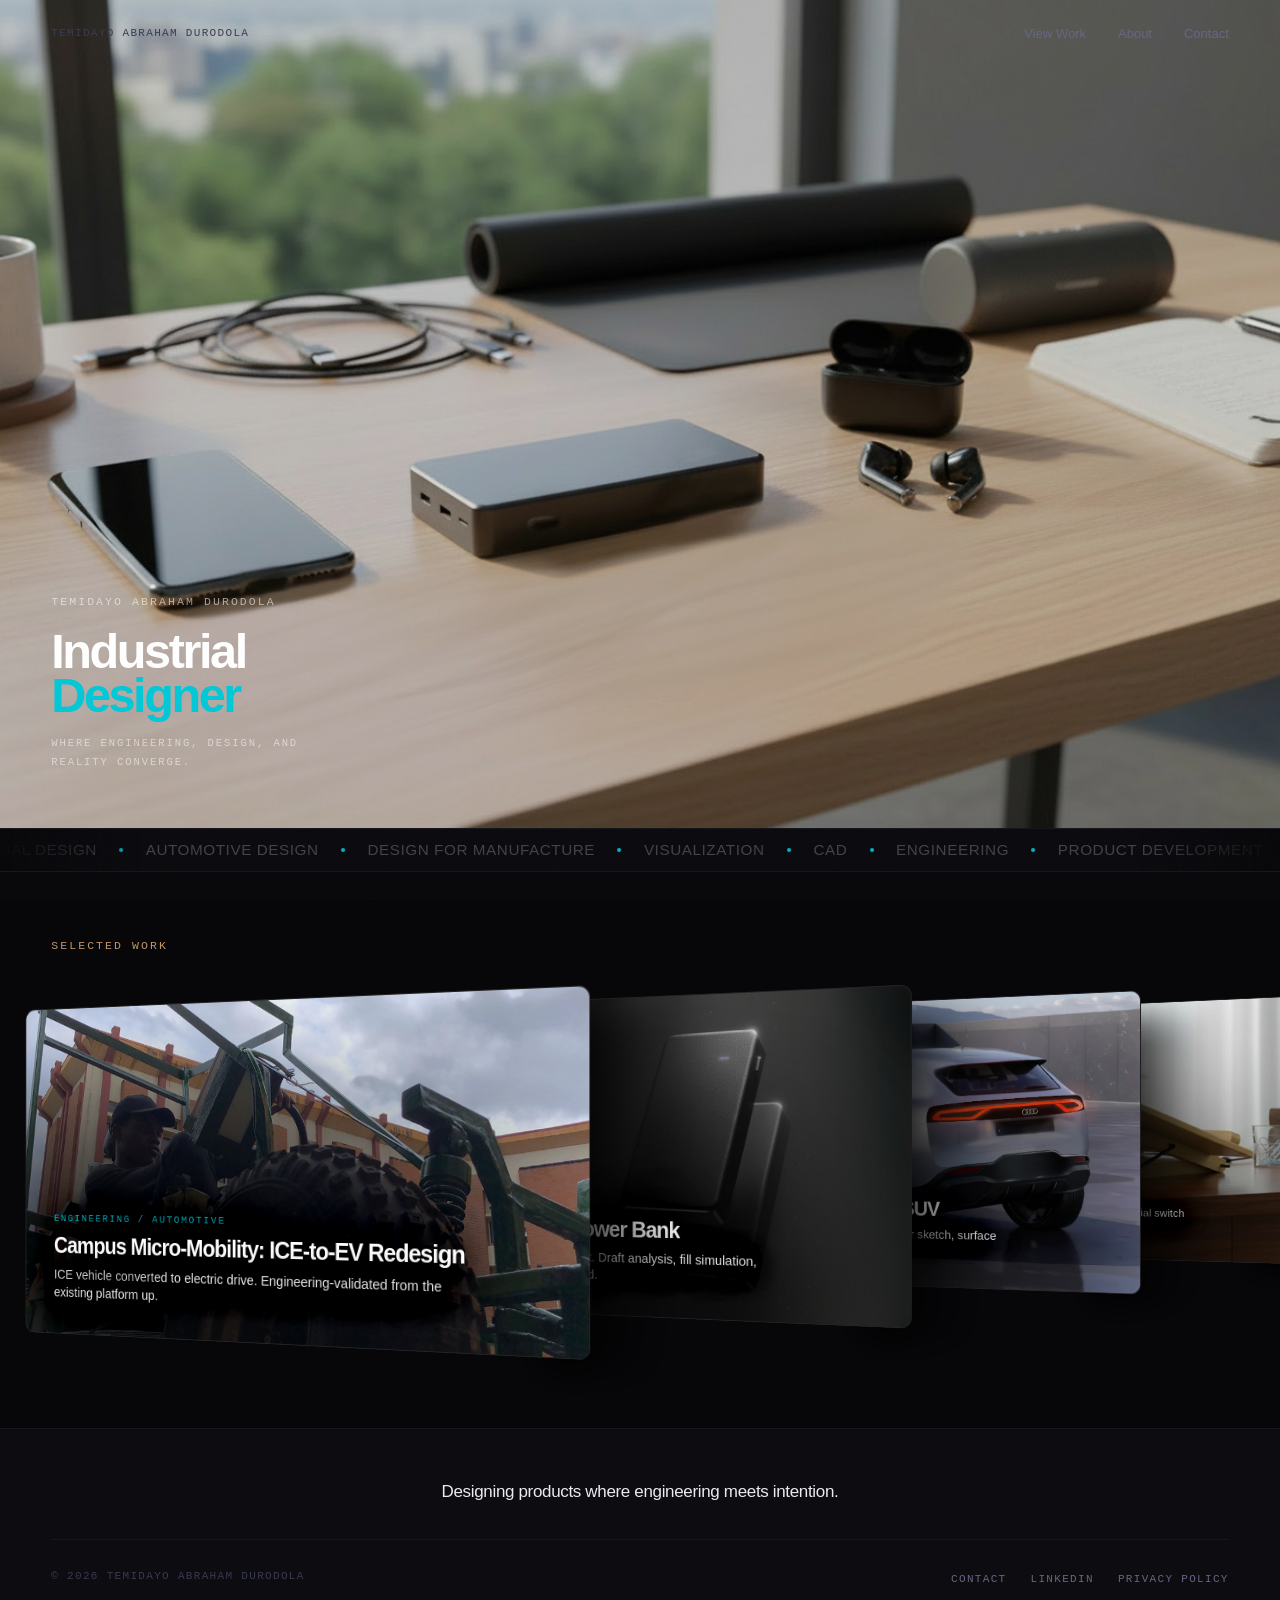
==== commit a9b146fe: "Fix LinkedIn URL in footer link" ====
--- a/index.html
+++ b/index.html
@@ -485,7 +485,7 @@
 <li>
 
 <a
-href="https://www.linkedin.com/"
+href="www.linkedin.com/in/temidayo-durodola"
 target="_blank"
 rel="noopener"
 class="footer__link">
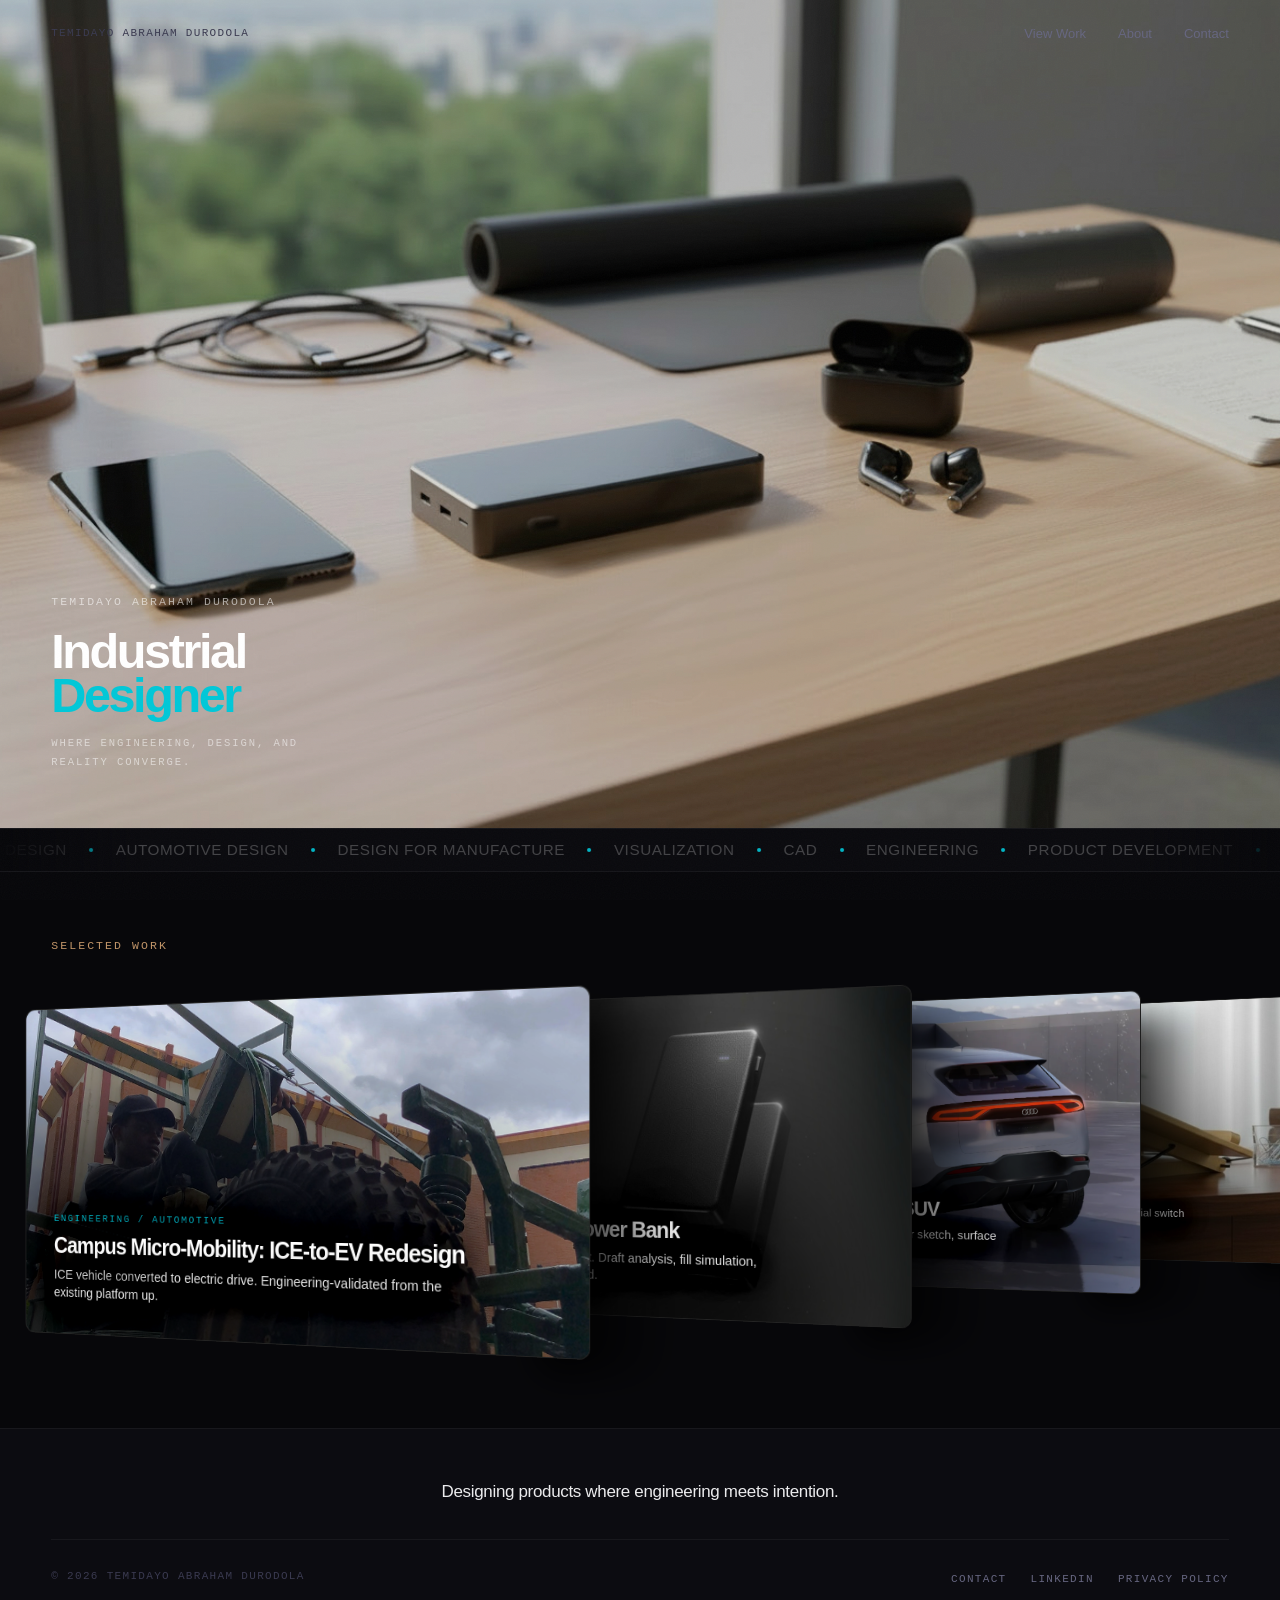
==== commit 241443ca: "Fix LinkedIn URL in footer link" ====
--- a/index.html
+++ b/index.html
@@ -485,7 +485,7 @@
 <li>
 
 <a
-href="www.linkedin.com/in/temidayo-durodola"
+href="https://www.linkedin.com/in/temidayo-durodola"
 target="_blank"
 rel="noopener"
 class="footer__link">
